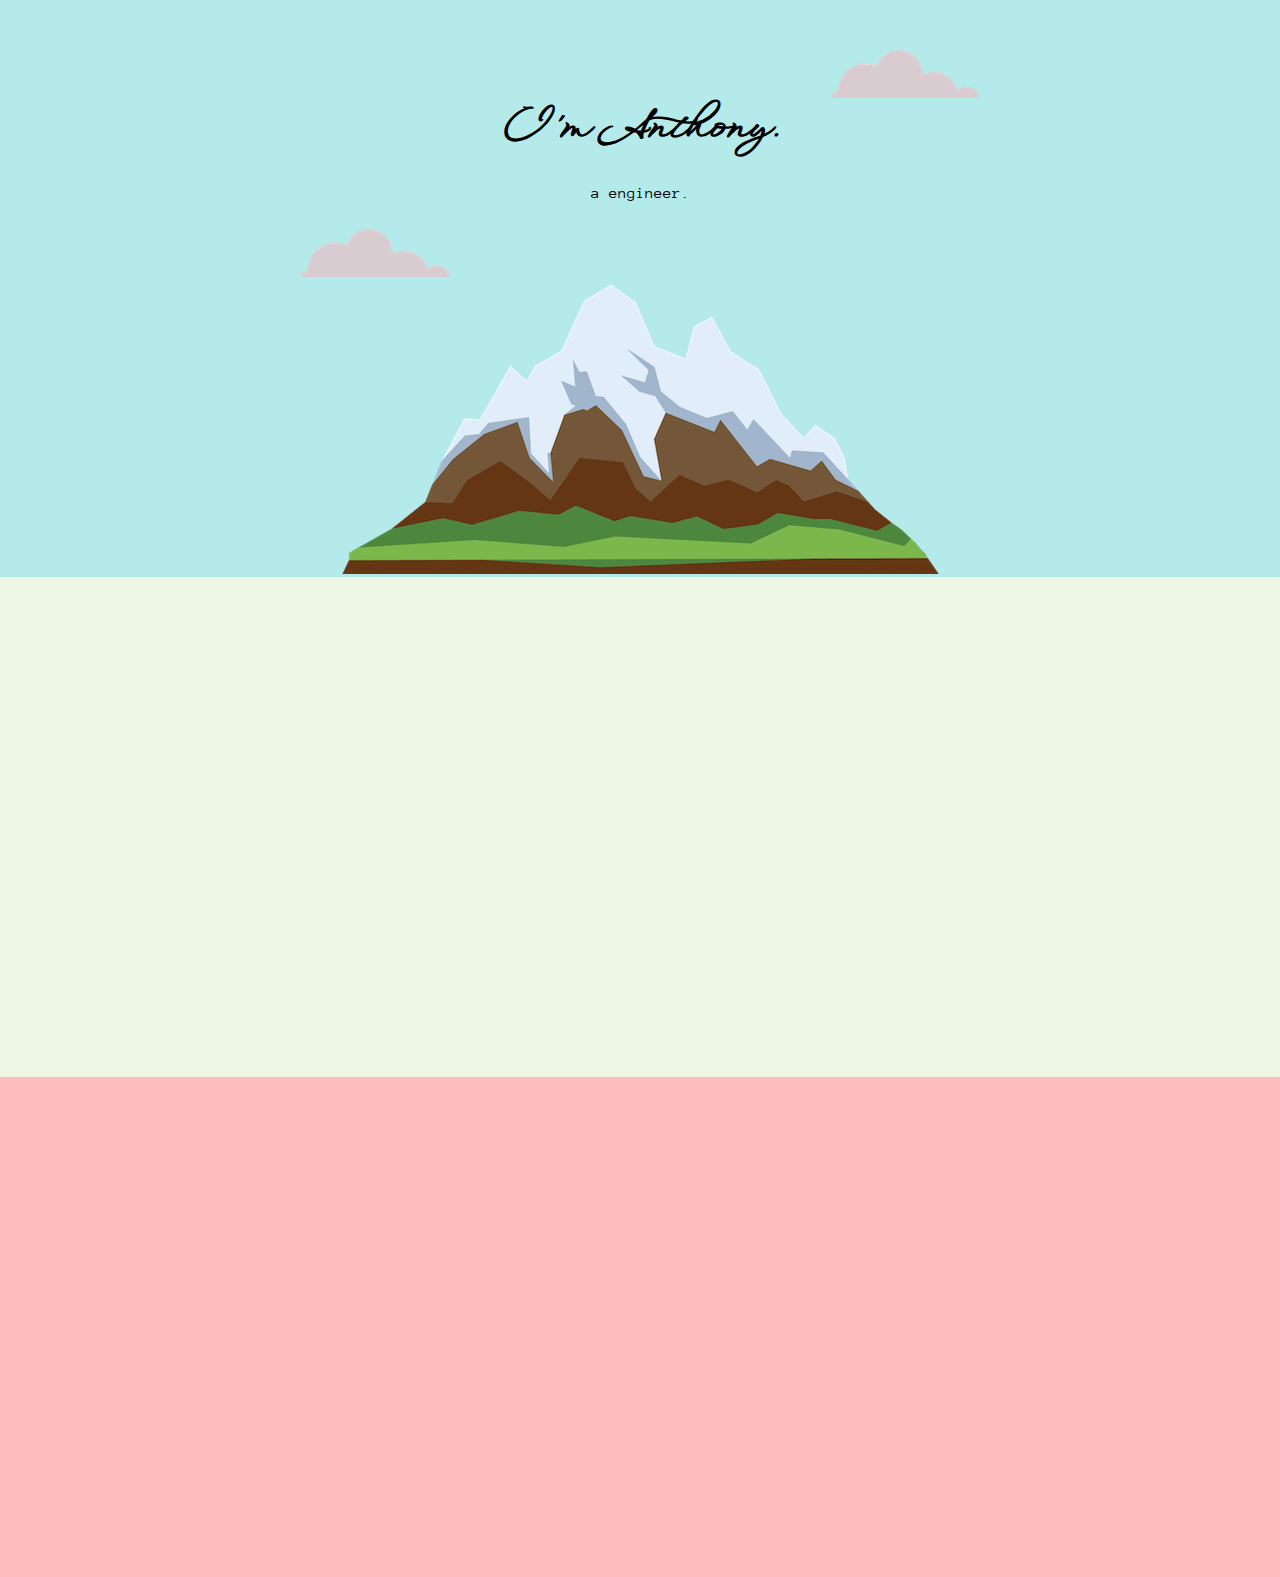
==== index.html @ 68a70076 "latest" ====
<!DOCTYPE html>
<html lang="en">
  <head>
    <meta charset="UTF-8" />
    <meta http-equiv="X-UA-Compatible" content="IE=edge" />
    <meta name="viewport" content="width=device-width, initial-scale=1.0" />
    <link rel="stylesheet" href="css/style.css" />
    <link href="https://fonts.googleapis.com/css2?family=Anonymous+Pro&family=Martel+Sans:wght@200;300&family=WindSong&display=swap" rel="stylesheet">
    <link rel="icon" href="aaaa.png" />
    <title>CSS Website</title>
  </head>
  <body>
    <div class="top-container">
      <img class="top-cloud" src="images/cloud.png" alt="cloud-img">
      <h1>I'm Anthony.</h1>
      <p>a engineer.</p>
      <img class="bottom-cloud" src="images/cloud.png" alt="cloud-img">
      <img src="images/mountain.png" alt="cloud-img">
    </div>

    <div class="middle-container"></div>
    

    <div class="bottom-container"></div>
    
  </body>
</html>
---- css/style.css ----
body {
  margin: 0;
  text-align: center;
  font-family: 'Anonymous Pro', monospace;
}

h1 {
  margin-top: 0;
  font-family: 'WindSong', cursive;
  font-size: 40px;
}

.top-container {
  background-color: #b5eaea;
  position: relative;
  padding-top: 100px;
}

.middle-container {
  background-color:#EDF6E5;
  width: 100%;
  height: 500px;
  
}
.bottom-container {
  background-color:#FFBCBC;
  width: 100%;
  height: 500px;
}

.top-cloud {
  position: absolute;
  right: 300px;
  top: 50px;

}

.bottom-cloud {
  position: absolute;
  left: 300px;
  bottom: 300px;
}
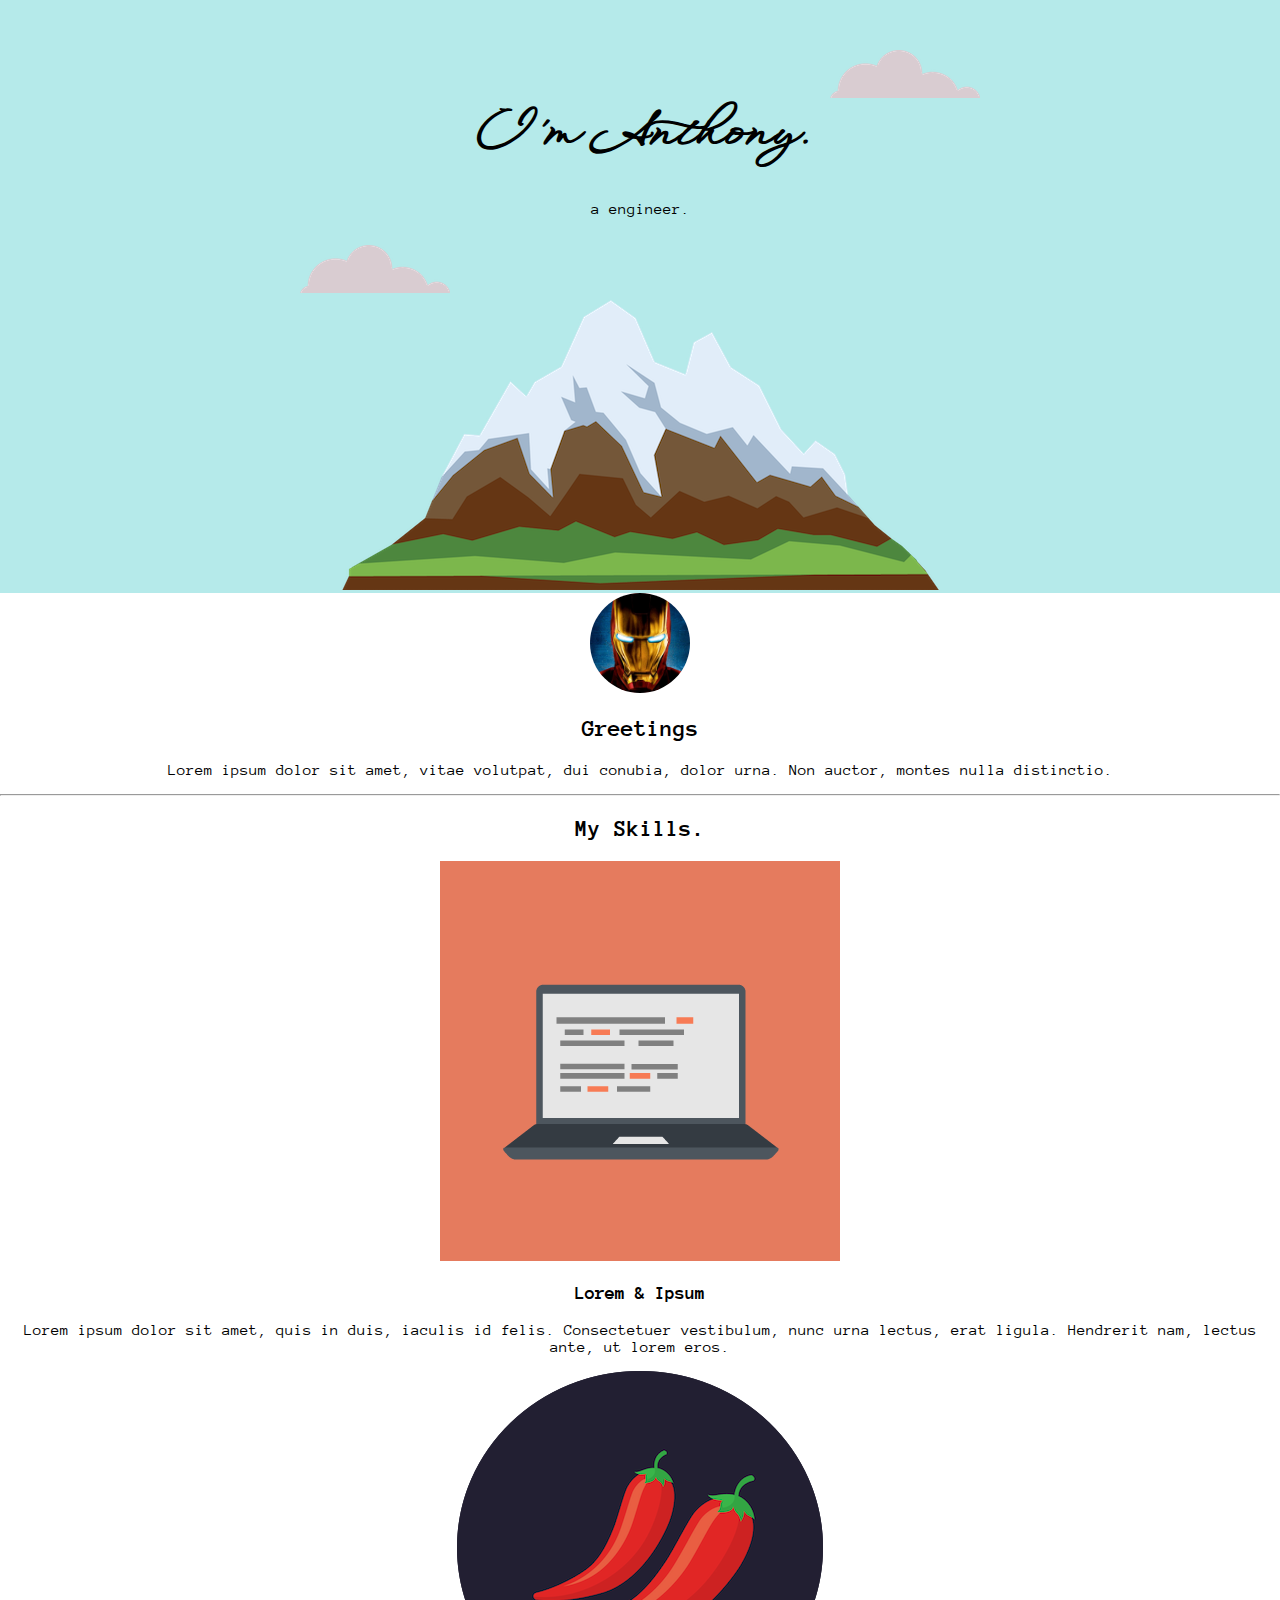
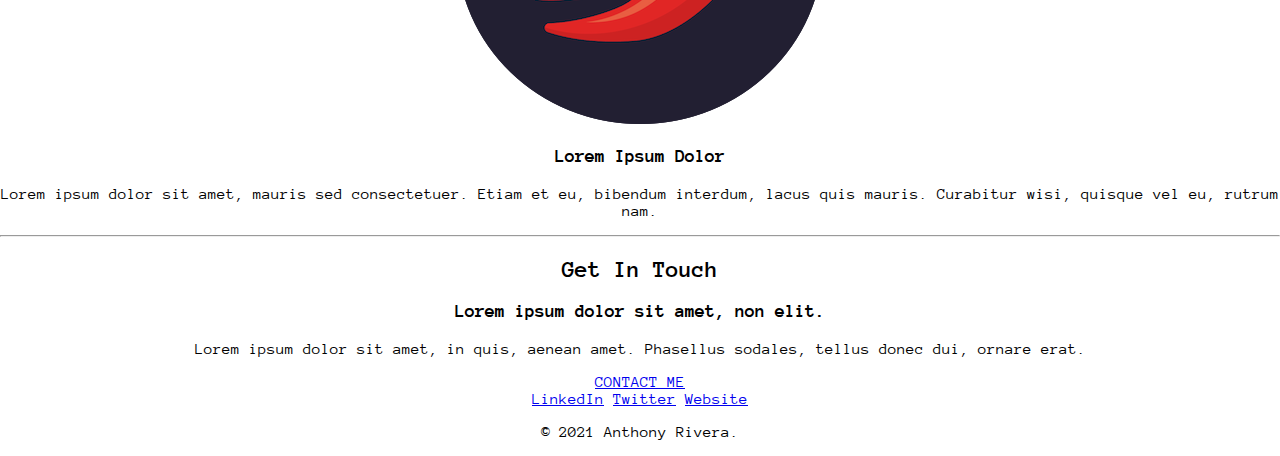
==== commit 1de767c0: "updated version 1.0" ====
--- a/index.html
+++ b/index.html
@@ -10,6 +10,7 @@
     <title>CSS Website</title>
   </head>
   <body>
+
     <div class="top-container">
       <img class="top-cloud" src="images/cloud.png" alt="cloud-img">
       <h1>I'm Anthony.</h1>
@@ -18,10 +19,43 @@
       <img src="images/mountain.png" alt="cloud-img">
     </div>
 
-    <div class="middle-container"></div>
+    <div class="middle-container">
+      <div class="profile">
+        <img class="self-photo" src="images/ironman.jpg" alt="ironman-img">
+        <h2>Greetings</h2>
+        <p>Lorem ipsum dolor sit amet, vitae volutpat, dui conubia, dolor urna. Non auctor, montes nulla distinctio.</p>
+      </div>
+      <hr>
+      <div class="skills">
+        <h2>My Skills.</h2>
+        <div class="skill-row">
+          <img class="" src="images/computer.png" alt="computer-img">
+          <h3>Lorem & Ipsum</h3>
+          <p>Lorem ipsum dolor sit amet, quis in duis, iaculis id felis. Consectetuer vestibulum, nunc urna lectus, erat ligula. Hendrerit nam, lectus ante, ut lorem eros.</p>
+        </div>
+        <div class="skill-row">
+          <img class="" src="images/chillies.png" alt="chillies-img">
+          <h3>Lorem Ipsum Dolor</h3>
+          <p>Lorem ipsum dolor sit amet, mauris sed consectetuer. Etiam et eu, bibendum interdum, lacus quis mauris. Curabitur wisi, quisque vel eu, rutrum nam.</p>
+        </div>
+      </div>
+      <hr>
+      <div class="contact-me">
+        <h2>Get In Touch</h2>
+        <h3>Lorem ipsum dolor sit amet, non elit.</h3>
+        <p>Lorem ipsum dolor sit amet, in quis, aenean amet. Phasellus sodales, tellus donec dui, ornare erat.</p>
+        <a class="btn" href="mailto:anthony@email.com">CONTACT ME</a>
+      </div>
+    </div>
     
-
-    <div class="bottom-container"></div>
+    
+    <div class="bottom-container">
+      <a class="footer-link" href="https://www.linkedin.com/">LinkedIn</a>
+      <a class="footer-link" href="https://twitter.com/">Twitter</a>
+      <a class="footer-link" href="https://www.google.com">Website</a>
+      <p>© 2021 Anthony Rivera.</p>
+    </div>
+    
     
   </body>
 </html>
--- a/css/style.css
+++ b/css/style.css
@@ -4,10 +4,24 @@
   font-family: 'Anonymous Pro', monospace;
 }
 
+.self-photo {
+  border-radius: 50%;
+  width: 100px;
+  height: 100px;
+}
+
 h1 {
   margin-top: 0;
   font-family: 'WindSong', cursive;
-  font-size: 40px;
+  font-size: 3em;
+}
+
+h2 {
+  font-family: 'Anonymous Pro', monospace;
+}
+
+h3 {
+  font-family: 'Anonymous Pro', monospace;
 }
 
 .top-container {
@@ -17,15 +31,11 @@
 }
 
 .middle-container {
-  background-color:#EDF6E5;
-  width: 100%;
-  height: 500px;
+
   
 }
 .bottom-container {
-  background-color:#FFBCBC;
-  width: 100%;
-  height: 500px;
+
 }
 
 .top-cloud {
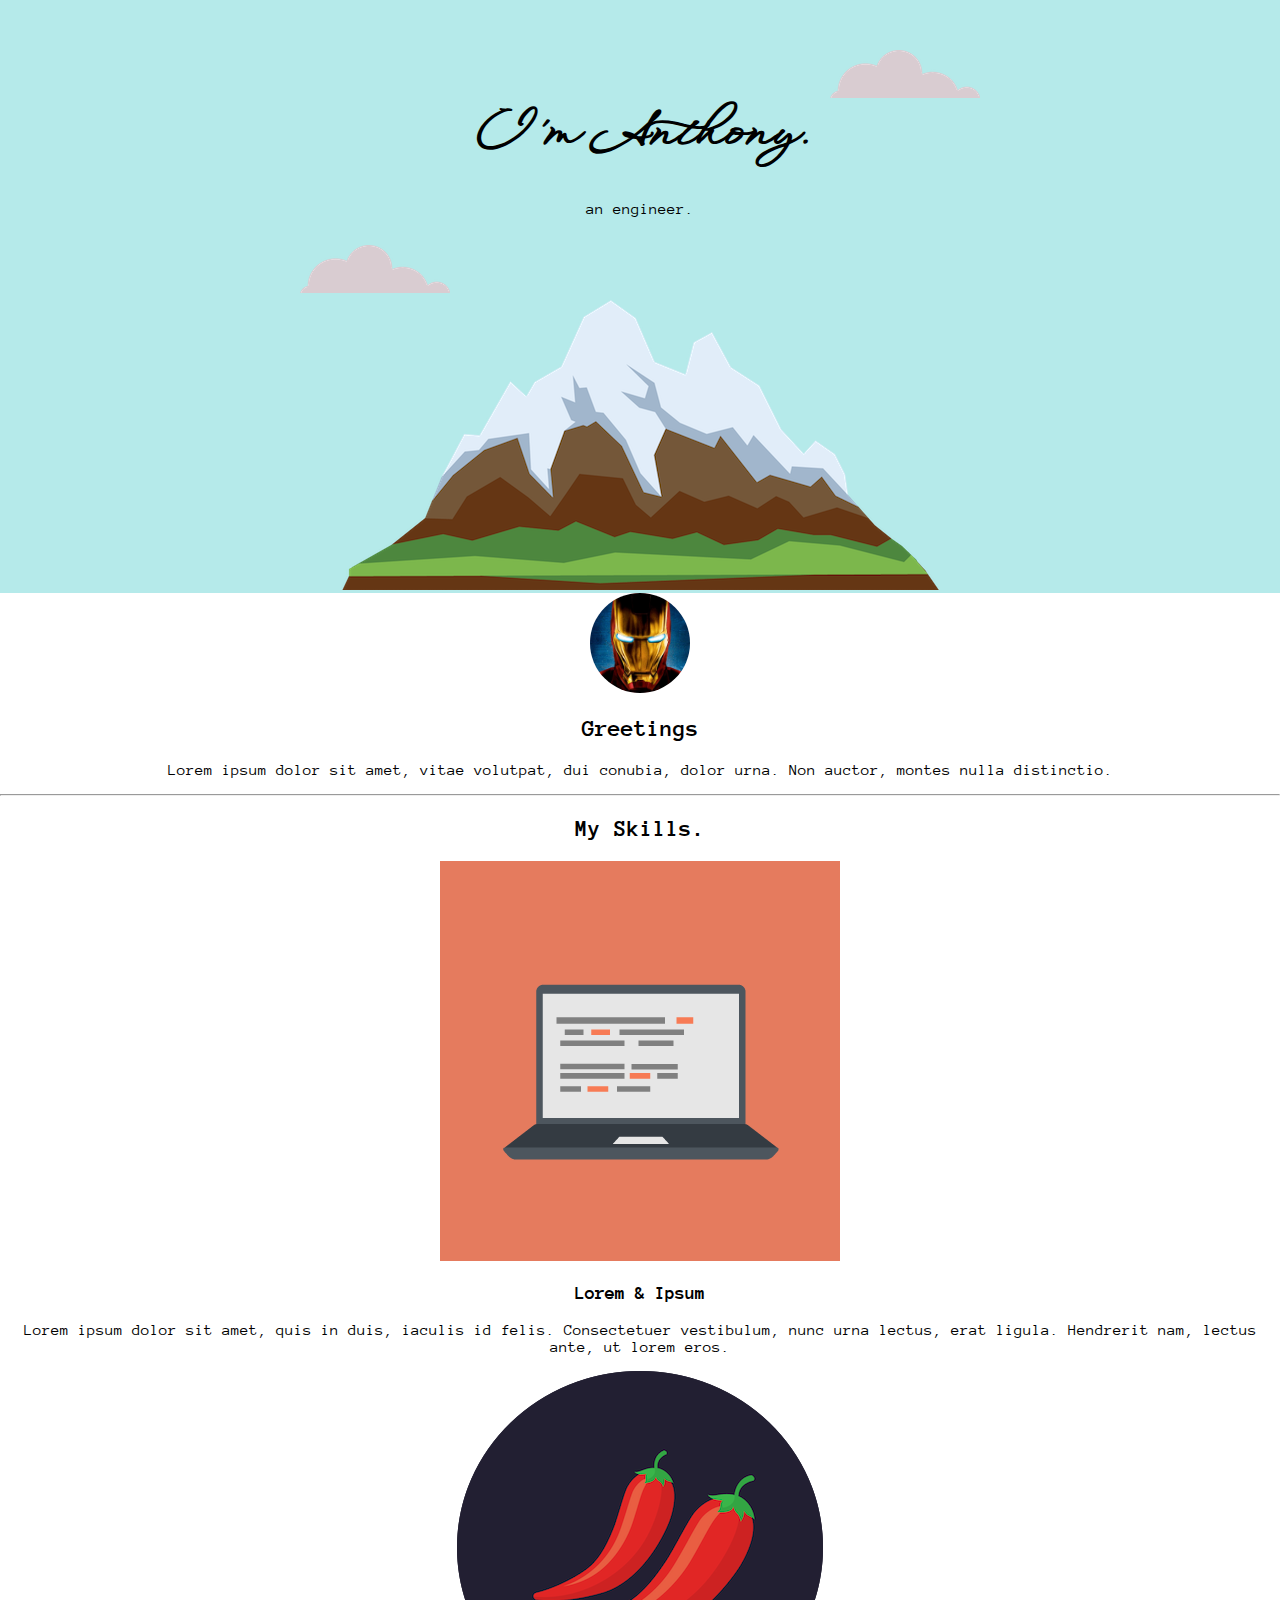
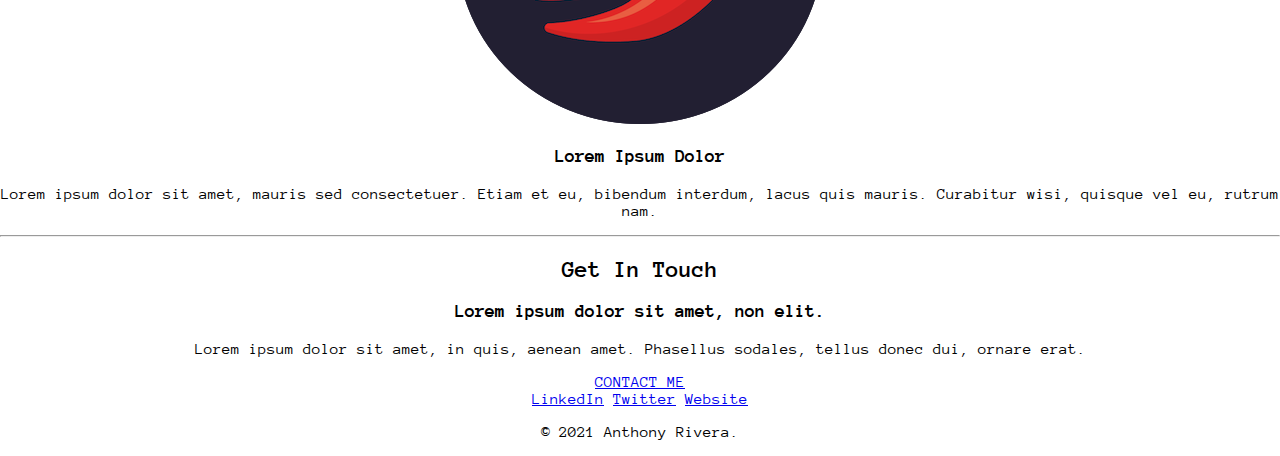
==== commit eb25cf2c: "updated version 1.1" ====
--- a/index.html
+++ b/index.html
@@ -7,14 +7,14 @@
     <link rel="stylesheet" href="css/style.css" />
     <link href="https://fonts.googleapis.com/css2?family=Anonymous+Pro&family=Martel+Sans:wght@200;300&family=WindSong&display=swap" rel="stylesheet">
     <link rel="icon" href="aaaa.png" />
-    <title>CSS Website</title>
+    <title>Anthony's Website</title>
   </head>
   <body>
 
     <div class="top-container">
       <img class="top-cloud" src="images/cloud.png" alt="cloud-img">
       <h1>I'm Anthony.</h1>
-      <p>a engineer.</p>
+      <p>an engineer.</p>
       <img class="bottom-cloud" src="images/cloud.png" alt="cloud-img">
       <img src="images/mountain.png" alt="cloud-img">
     </div>
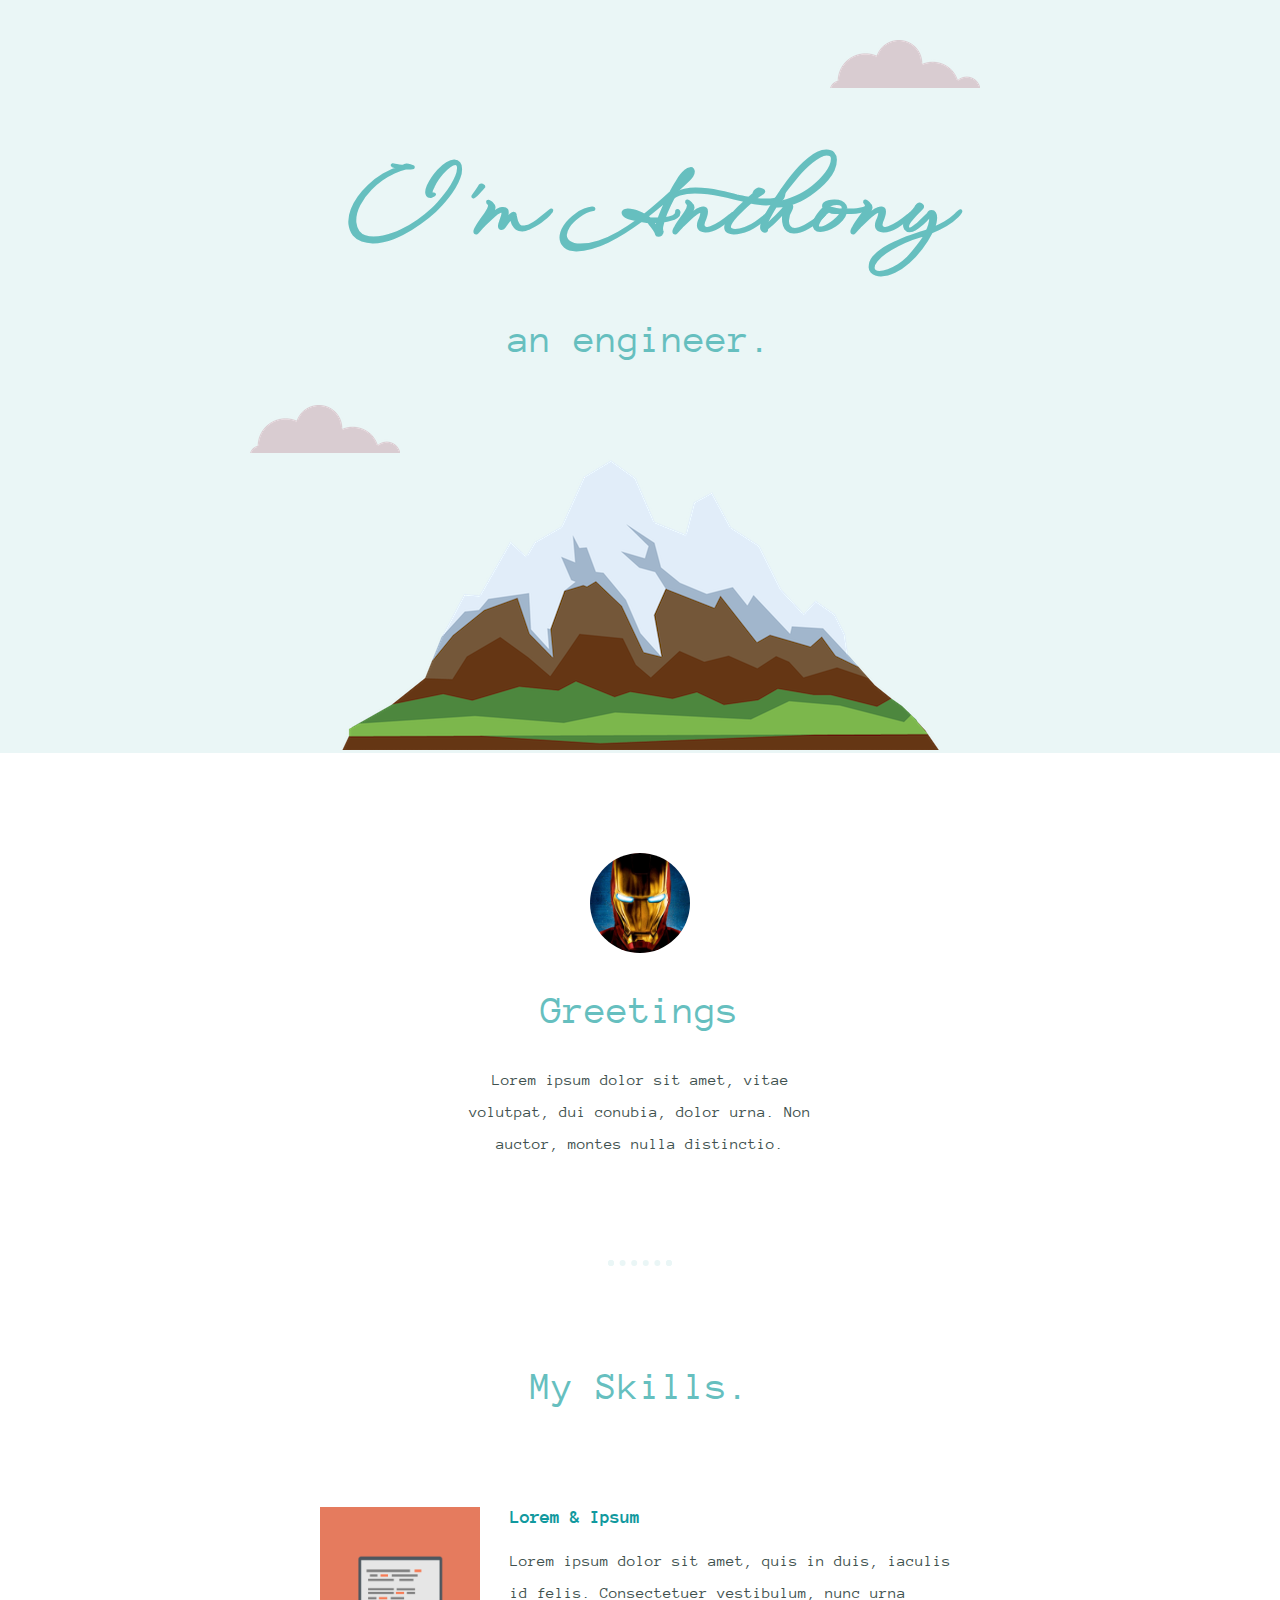
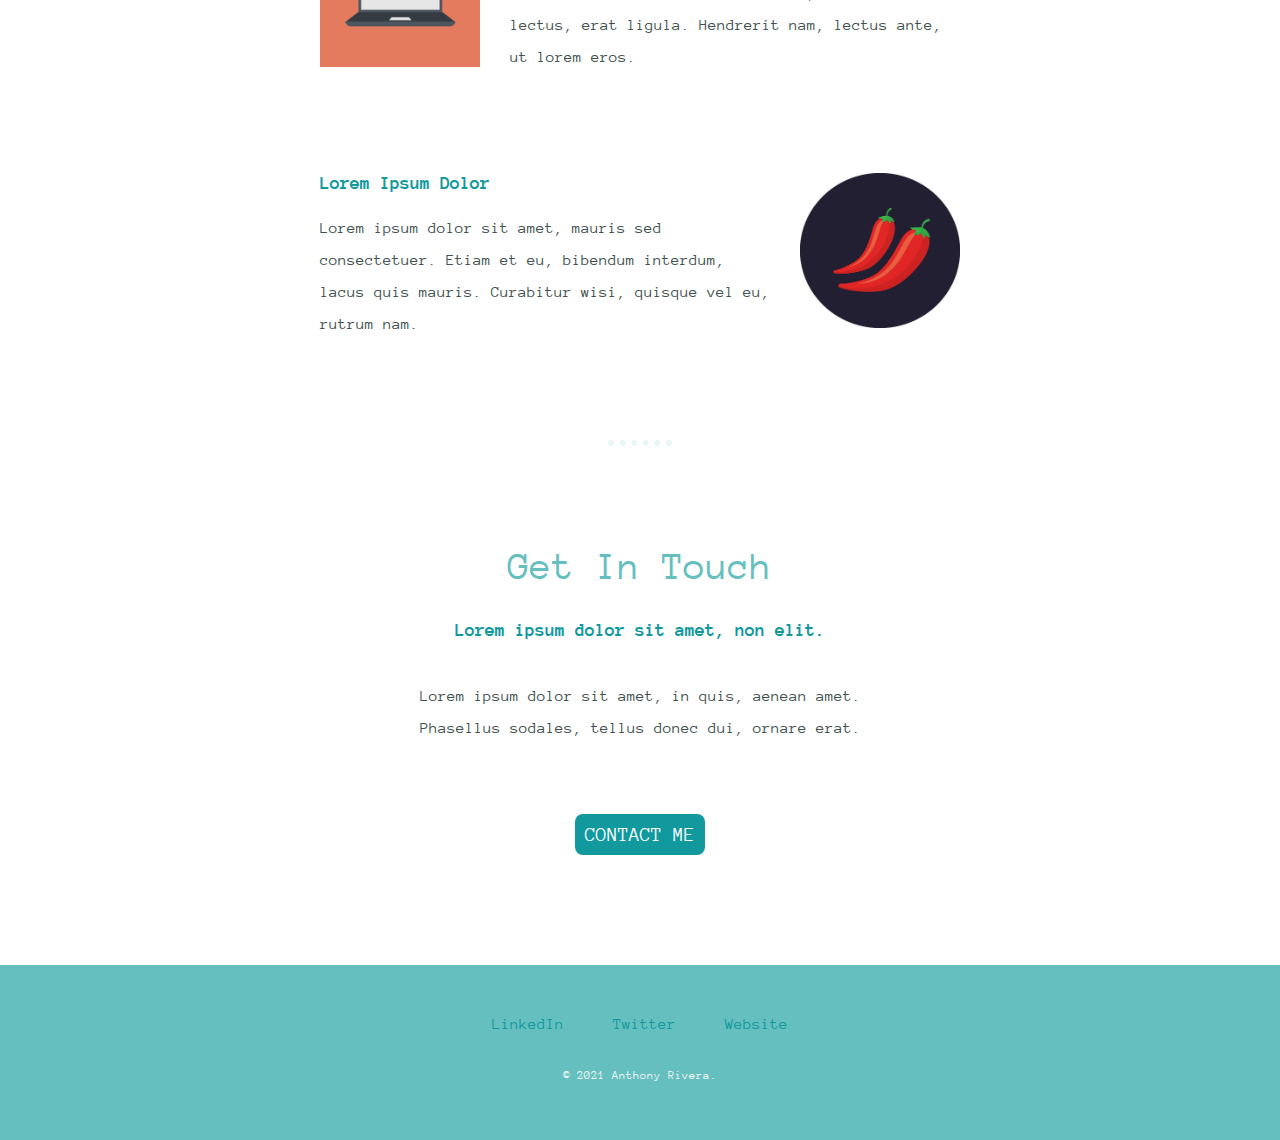
==== commit fe59ac35: "updated 30july" ====
--- a/index.html
+++ b/index.html
@@ -13,8 +13,8 @@
 
     <div class="top-container">
       <img class="top-cloud" src="images/cloud.png" alt="cloud-img">
-      <h1>I'm Anthony.</h1>
-      <p>an engineer.</p>
+      <h1>I'm Anthony</h1>
+      <h2>an engineer.</h2>
       <img class="bottom-cloud" src="images/cloud.png" alt="cloud-img">
       <img src="images/mountain.png" alt="cloud-img">
     </div>
@@ -23,28 +23,28 @@
       <div class="profile">
         <img class="self-photo" src="images/ironman.jpg" alt="ironman-img">
         <h2>Greetings</h2>
-        <p>Lorem ipsum dolor sit amet, vitae volutpat, dui conubia, dolor urna. Non auctor, montes nulla distinctio.</p>
+        <p class="intro">Lorem ipsum dolor sit amet, vitae volutpat, dui conubia, dolor urna. Non auctor, montes nulla distinctio.</p>
       </div>
       <hr>
       <div class="skills">
         <h2>My Skills.</h2>
         <div class="skill-row">
-          <img class="" src="images/computer.png" alt="computer-img">
+          <img class="comp-img" src="images/computer.png" alt="computer-img">
           <h3>Lorem & Ipsum</h3>
-          <p>Lorem ipsum dolor sit amet, quis in duis, iaculis id felis. Consectetuer vestibulum, nunc urna lectus, erat ligula. Hendrerit nam, lectus ante, ut lorem eros.</p>
+          <p class="skill-desc-comp">Lorem ipsum dolor sit amet, quis in duis, iaculis id felis. Consectetuer vestibulum, nunc urna lectus, erat ligula. Hendrerit nam, lectus ante, ut lorem eros.</p>
         </div>
         <div class="skill-row">
-          <img class="" src="images/chillies.png" alt="chillies-img">
+          <img class="chili-img" src="images/chillies.png" alt="chillies-img">
           <h3>Lorem Ipsum Dolor</h3>
-          <p>Lorem ipsum dolor sit amet, mauris sed consectetuer. Etiam et eu, bibendum interdum, lacus quis mauris. Curabitur wisi, quisque vel eu, rutrum nam.</p>
+          <p class="skill-desc-chili">Lorem ipsum dolor sit amet, mauris sed consectetuer. Etiam et eu, bibendum interdum, lacus quis mauris. Curabitur wisi, quisque vel eu, rutrum nam.</p>
         </div>
       </div>
       <hr>
       <div class="contact-me">
         <h2>Get In Touch</h2>
         <h3>Lorem ipsum dolor sit amet, non elit.</h3>
-        <p>Lorem ipsum dolor sit amet, in quis, aenean amet. Phasellus sodales, tellus donec dui, ornare erat.</p>
-        <a class="btn" href="mailto:anthony@email.com">CONTACT ME</a>
+        <p class="contact-msg">Lorem ipsum dolor sit amet, in quis, aenean amet. Phasellus sodales, tellus donec dui, ornare erat.</p>
+        <a class="btn" href="mailto:riveraaa@icloud.com">CONTACT ME</a>
       </div>
     </div>
     
@@ -53,7 +53,7 @@
       <a class="footer-link" href="https://www.linkedin.com/">LinkedIn</a>
       <a class="footer-link" href="https://twitter.com/">Twitter</a>
       <a class="footer-link" href="https://www.google.com">Website</a>
-      <p>© 2021 Anthony Rivera.</p>
+      <p class="copyright">© 2021 Anthony Rivera.</p>
     </div>
     
     
--- a/css/style.css
+++ b/css/style.css
@@ -1,4 +1,5 @@
 body {
+  color: #40514E;
   margin: 0;
   text-align: center;
   font-family: 'Anonymous Pro', monospace;
@@ -10,43 +11,138 @@
   height: 100px;
 }
 
+.comp-img {
+  width: 25%;
+  float: left;
+  margin-right: 30px;
+}
+
+.chili-img {
+  width: 25%;
+  float: right;
+  margin-left: 30px;
+}
+
+p {
+  line-height: 2;
+}
+
+a {
+  color: #11999e;
+  font-family: 'Anonymous Pro', monospace;
+  margin: 10px 20px;
+  text-decoration: none;
+}
+
+a:hover {
+  color: #EAF6F6;
+}
+
 h1 {
-  margin-top: 0;
+  color: #66BFBF;
+  font-size: 5.625rem;
+  margin: 50px auto 0 auto;
   font-family: 'WindSong', cursive;
-  font-size: 3em;
+  padding-bottom: 10px;
 }
 
 h2 {
+  color: #66BFBF;
+  font-size: 2.5rem;
+  font-weight: normal;
   font-family: 'Anonymous Pro', monospace;
 }
 
 h3 {
+  color: #11999e;
   font-family: 'Anonymous Pro', monospace;
+  
+}
+
+hr {
+  border: dotted #EAF6F6 6px;
+  border-bottom: none;
+  width: 4%;
+  margin: 100px auto;
+}
+
+.top-cloud {
+  position: absolute;
+  right: 300px;
+  top: 40px;
+
+}
+
+.bottom-cloud {
+  position: absolute;
+  left: 250px;
+  bottom: 300px;
 }
 
 .top-container {
-  background-color: #b5eaea;
+  background-color: #EAF6F6;
   position: relative;
   padding-top: 100px;
 }
 
 .middle-container {
+  margin: 100px 0;
+}
 
+.bottom-container {
+  background-color: #66BFBF;
+  padding: 50px 0 20px;
+}
+
+.intro {
+  width: 30%;
+  margin: auto;
   
 }
-.bottom-container {
 
+.skill-row {
+  width: 50%;
+  margin: 100px auto 100px auto;
+  text-align: left;
+  
 }
 
-.top-cloud {
-  position: absolute;
-  right: 300px;
-  top: 50px;
-
+.contact-msg {
+  width: 40%;
+  margin: 40px auto 60px;
 }
 
-.bottom-cloud {
-  position: absolute;
-  left: 300px;
-  bottom: 300px;
+.copyright {
+  color: #EAF6F6;
+  font-size: 0.75rem;
+  padding: 20px 0;
 }
+
+.btn {
+  -webkit-border-radius: 8px;
+  -moz-border-radius: 8px;
+  border-radius: 8px;
+  color: #FFFFFF;
+  font-family: 'Anonymous Pro', monospace;
+  font-size: 20px;
+  padding: 10px;
+  background-color: #11999e;
+  text-decoration: none;
+  display: inline-block;
+  cursor: pointer;
+  text-align: center;
+}
+
+.btn:hover {
+  
+  background: #30A3CB;
+  background-image: -webkit-linear-gradient(top, #30A3CB, #2BC4AD);
+  background-image: -moz-linear-gradient(top, #30A3CB, #2BC4AD);
+  background-image: -ms-linear-gradient(top, #30A3CB, #2BC4AD);
+  background-image: -o-linear-gradient(top, #30A3CB, #2BC4AD);
+  background-image: -webkit-gradient(to bottom, #30A3CB, #2BC4AD);
+  -webkit-border-radius: 8px;
+  -moz-border-radius: 8px;
+  border-radius: 8px;
+  text-decoration: none;
+}
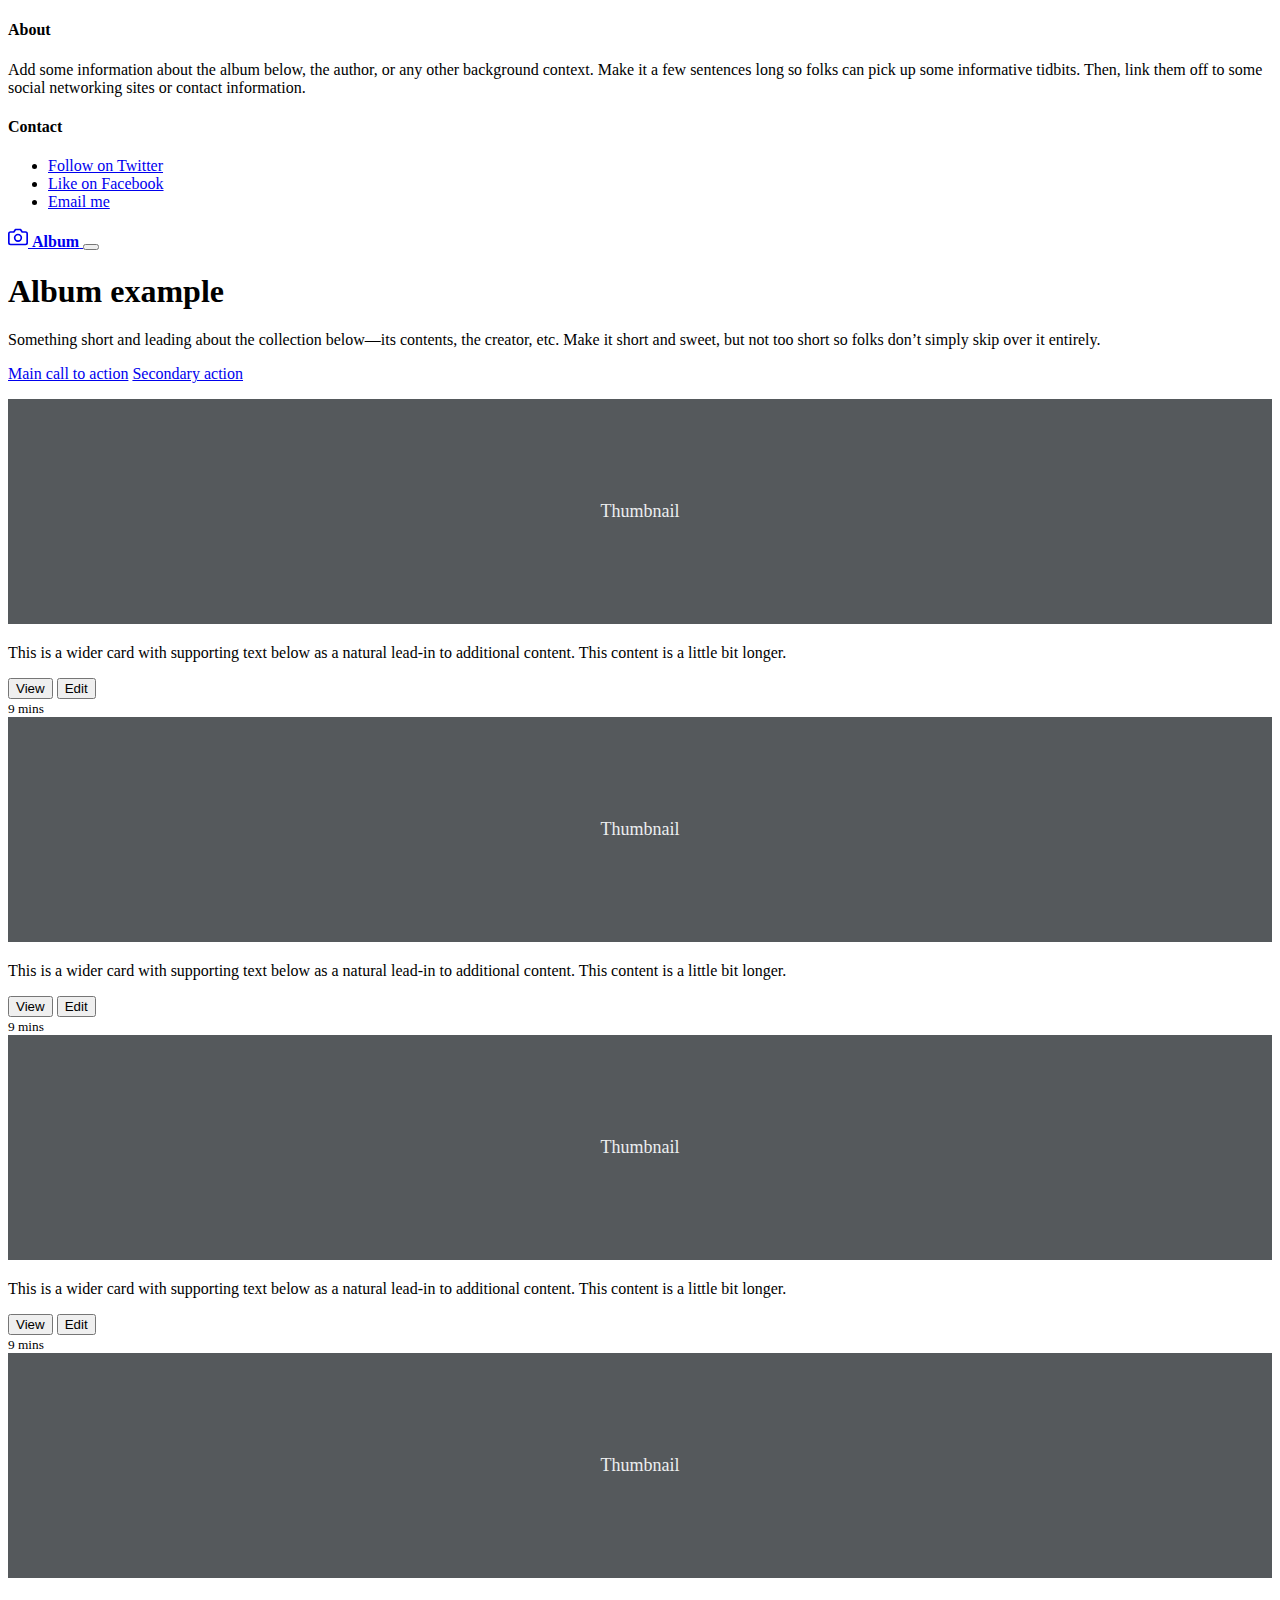
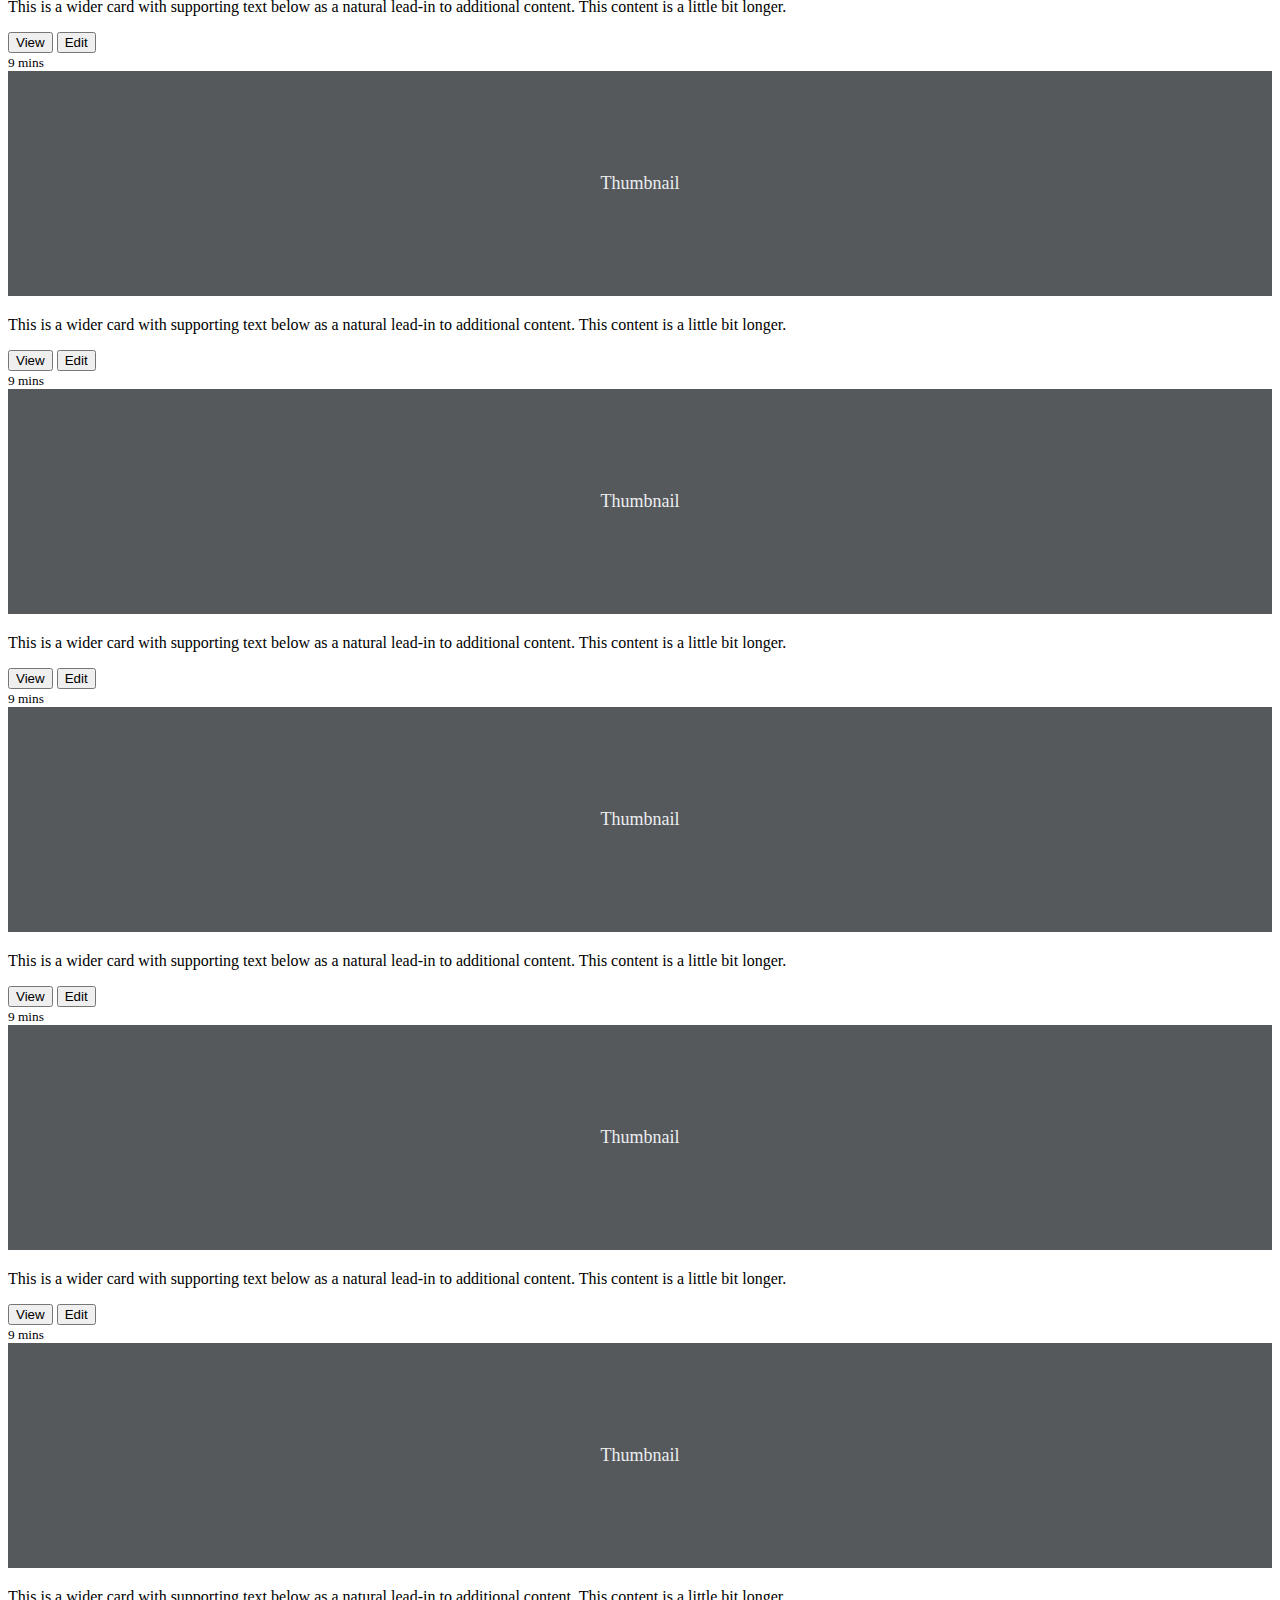
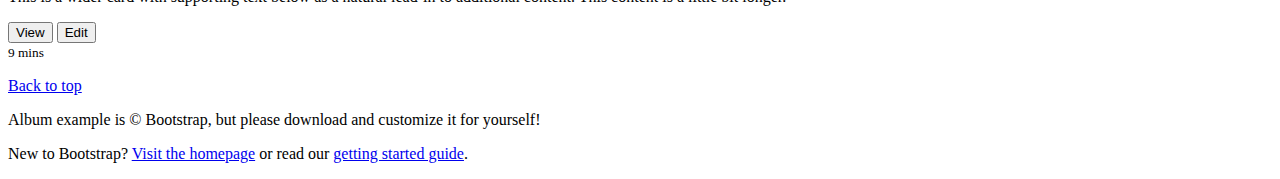
==== commit 1fcf0f3c: "updated version" ====
--- a/index.html
+++ b/index.html
@@ -1,61 +1,256 @@
-<!DOCTYPE html>
-<html lang="en">
-  <head>
-    <meta charset="UTF-8" />
-    <meta http-equiv="X-UA-Compatible" content="IE=edge" />
-    <meta name="viewport" content="width=device-width, initial-scale=1.0" />
-    <link rel="stylesheet" href="css/style.css" />
-    <link href="https://fonts.googleapis.com/css2?family=Anonymous+Pro&family=Martel+Sans:wght@200;300&family=WindSong&display=swap" rel="stylesheet">
-    <link rel="icon" href="aaaa.png" />
-    <title>Anthony's Website</title>
-  </head>
-  <body>
-
-    <div class="top-container">
-      <img class="top-cloud" src="images/cloud.png" alt="cloud-img">
-      <h1>I'm Anthony</h1>
-      <h2>an engineer.</h2>
-      <img class="bottom-cloud" src="images/cloud.png" alt="cloud-img">
-      <img src="images/mountain.png" alt="cloud-img">
-    </div>
-
-    <div class="middle-container">
-      <div class="profile">
-        <img class="self-photo" src="images/ironman.jpg" alt="ironman-img">
-        <h2>Greetings</h2>
-        <p class="intro">Lorem ipsum dolor sit amet, vitae volutpat, dui conubia, dolor urna. Non auctor, montes nulla distinctio.</p>
-      </div>
-      <hr>
-      <div class="skills">
-        <h2>My Skills.</h2>
-        <div class="skill-row">
-          <img class="comp-img" src="images/computer.png" alt="computer-img">
-          <h3>Lorem & Ipsum</h3>
-          <p class="skill-desc-comp">Lorem ipsum dolor sit amet, quis in duis, iaculis id felis. Consectetuer vestibulum, nunc urna lectus, erat ligula. Hendrerit nam, lectus ante, ut lorem eros.</p>
-        </div>
-        <div class="skill-row">
-          <img class="chili-img" src="images/chillies.png" alt="chillies-img">
-          <h3>Lorem Ipsum Dolor</h3>
-          <p class="skill-desc-chili">Lorem ipsum dolor sit amet, mauris sed consectetuer. Etiam et eu, bibendum interdum, lacus quis mauris. Curabitur wisi, quisque vel eu, rutrum nam.</p>
-        </div>
-      </div>
-      <hr>
-      <div class="contact-me">
-        <h2>Get In Touch</h2>
-        <h3>Lorem ipsum dolor sit amet, non elit.</h3>
-        <p class="contact-msg">Lorem ipsum dolor sit amet, in quis, aenean amet. Phasellus sodales, tellus donec dui, ornare erat.</p>
-        <a class="btn" href="mailto:riveraaa@icloud.com">CONTACT ME</a>
-      </div>
-    </div>
-    
-    
-    <div class="bottom-container">
-      <a class="footer-link" href="https://www.linkedin.com/">LinkedIn</a>
-      <a class="footer-link" href="https://twitter.com/">Twitter</a>
-      <a class="footer-link" href="https://www.google.com">Website</a>
-      <p class="copyright">© 2021 Anthony Rivera.</p>
-    </div>
-    
-    
-  </body>
-</html>
+<!doctype html>
+<html lang="en">
+  <head>
+    <meta charset="utf-8">
+    <meta name="viewport" content="width=device-width, initial-scale=1">
+    <meta name="description" content="">
+    <meta name="author" content="Mark Otto, Jacob Thornton, and Bootstrap contributors">
+    <meta name="generator" content="Hugo 0.84.0">
+    <title>Album example · Bootstrap v5.0</title>
+
+    <link rel="canonical" href="https://getbootstrap.com/docs/5.0/examples/album/">
+
+    
+
+    <!-- Bootstrap core CSS -->
+<link href="../assets/dist/css/bootstrap.min.css" rel="stylesheet">
+
+    <style>
+      .bd-placeholder-img {
+        font-size: 1.125rem;
+        text-anchor: middle;
+        -webkit-user-select: none;
+        -moz-user-select: none;
+        user-select: none;
+      }
+
+      @media (min-width: 768px) {
+        .bd-placeholder-img-lg {
+          font-size: 3.5rem;
+        }
+      }
+    </style>
+
+    
+  </head>
+  <body>
+    
+<header>
+  <div class="collapse bg-dark" id="navbarHeader">
+    <div class="container">
+      <div class="row">
+        <div class="col-sm-8 col-md-7 py-4">
+          <h4 class="text-white">About</h4>
+          <p class="text-muted">Add some information about the album below, the author, or any other background context. Make it a few sentences long so folks can pick up some informative tidbits. Then, link them off to some social networking sites or contact information.</p>
+        </div>
+        <div class="col-sm-4 offset-md-1 py-4">
+          <h4 class="text-white">Contact</h4>
+          <ul class="list-unstyled">
+            <li><a href="#" class="text-white">Follow on Twitter</a></li>
+            <li><a href="#" class="text-white">Like on Facebook</a></li>
+            <li><a href="#" class="text-white">Email me</a></li>
+          </ul>
+        </div>
+      </div>
+    </div>
+  </div>
+  <div class="navbar navbar-dark bg-dark shadow-sm">
+    <div class="container">
+      <a href="#" class="navbar-brand d-flex align-items-center">
+        <svg xmlns="http://www.w3.org/2000/svg" width="20" height="20" fill="none" stroke="currentColor" stroke-linecap="round" stroke-linejoin="round" stroke-width="2" aria-hidden="true" class="me-2" viewBox="0 0 24 24"><path d="M23 19a2 2 0 0 1-2 2H3a2 2 0 0 1-2-2V8a2 2 0 0 1 2-2h4l2-3h6l2 3h4a2 2 0 0 1 2 2z"/><circle cx="12" cy="13" r="4"/></svg>
+        <strong>Album</strong>
+      </a>
+      <button class="navbar-toggler" type="button" data-bs-toggle="collapse" data-bs-target="#navbarHeader" aria-controls="navbarHeader" aria-expanded="false" aria-label="Toggle navigation">
+        <span class="navbar-toggler-icon"></span>
+      </button>
+    </div>
+  </div>
+</header>
+
+<main>
+
+  <section class="py-5 text-center container">
+    <div class="row py-lg-5">
+      <div class="col-lg-6 col-md-8 mx-auto">
+        <h1 class="fw-light">Album example</h1>
+        <p class="lead text-muted">Something short and leading about the collection below—its contents, the creator, etc. Make it short and sweet, but not too short so folks don’t simply skip over it entirely.</p>
+        <p>
+          <a href="#" class="btn btn-primary my-2">Main call to action</a>
+          <a href="#" class="btn btn-secondary my-2">Secondary action</a>
+        </p>
+      </div>
+    </div>
+  </section>
+
+  <div class="album py-5 bg-light">
+    <div class="container">
+
+      <div class="row row-cols-1 row-cols-sm-2 row-cols-md-3 g-3">
+        <div class="col">
+          <div class="card shadow-sm">
+            <svg class="bd-placeholder-img card-img-top" width="100%" height="225" xmlns="http://www.w3.org/2000/svg" role="img" aria-label="Placeholder: Thumbnail" preserveAspectRatio="xMidYMid slice" focusable="false"><title>Placeholder</title><rect width="100%" height="100%" fill="#55595c"/><text x="50%" y="50%" fill="#eceeef" dy=".3em">Thumbnail</text></svg>
+
+            <div class="card-body">
+              <p class="card-text">This is a wider card with supporting text below as a natural lead-in to additional content. This content is a little bit longer.</p>
+              <div class="d-flex justify-content-between align-items-center">
+                <div class="btn-group">
+                  <button type="button" class="btn btn-sm btn-outline-secondary">View</button>
+                  <button type="button" class="btn btn-sm btn-outline-secondary">Edit</button>
+                </div>
+                <small class="text-muted">9 mins</small>
+              </div>
+            </div>
+          </div>
+        </div>
+        <div class="col">
+          <div class="card shadow-sm">
+            <svg class="bd-placeholder-img card-img-top" width="100%" height="225" xmlns="http://www.w3.org/2000/svg" role="img" aria-label="Placeholder: Thumbnail" preserveAspectRatio="xMidYMid slice" focusable="false"><title>Placeholder</title><rect width="100%" height="100%" fill="#55595c"/><text x="50%" y="50%" fill="#eceeef" dy=".3em">Thumbnail</text></svg>
+
+            <div class="card-body">
+              <p class="card-text">This is a wider card with supporting text below as a natural lead-in to additional content. This content is a little bit longer.</p>
+              <div class="d-flex justify-content-between align-items-center">
+                <div class="btn-group">
+                  <button type="button" class="btn btn-sm btn-outline-secondary">View</button>
+                  <button type="button" class="btn btn-sm btn-outline-secondary">Edit</button>
+                </div>
+                <small class="text-muted">9 mins</small>
+              </div>
+            </div>
+          </div>
+        </div>
+        <div class="col">
+          <div class="card shadow-sm">
+            <svg class="bd-placeholder-img card-img-top" width="100%" height="225" xmlns="http://www.w3.org/2000/svg" role="img" aria-label="Placeholder: Thumbnail" preserveAspectRatio="xMidYMid slice" focusable="false"><title>Placeholder</title><rect width="100%" height="100%" fill="#55595c"/><text x="50%" y="50%" fill="#eceeef" dy=".3em">Thumbnail</text></svg>
+
+            <div class="card-body">
+              <p class="card-text">This is a wider card with supporting text below as a natural lead-in to additional content. This content is a little bit longer.</p>
+              <div class="d-flex justify-content-between align-items-center">
+                <div class="btn-group">
+                  <button type="button" class="btn btn-sm btn-outline-secondary">View</button>
+                  <button type="button" class="btn btn-sm btn-outline-secondary">Edit</button>
+                </div>
+                <small class="text-muted">9 mins</small>
+              </div>
+            </div>
+          </div>
+        </div>
+
+        <div class="col">
+          <div class="card shadow-sm">
+            <svg class="bd-placeholder-img card-img-top" width="100%" height="225" xmlns="http://www.w3.org/2000/svg" role="img" aria-label="Placeholder: Thumbnail" preserveAspectRatio="xMidYMid slice" focusable="false"><title>Placeholder</title><rect width="100%" height="100%" fill="#55595c"/><text x="50%" y="50%" fill="#eceeef" dy=".3em">Thumbnail</text></svg>
+
+            <div class="card-body">
+              <p class="card-text">This is a wider card with supporting text below as a natural lead-in to additional content. This content is a little bit longer.</p>
+              <div class="d-flex justify-content-between align-items-center">
+                <div class="btn-group">
+                  <button type="button" class="btn btn-sm btn-outline-secondary">View</button>
+                  <button type="button" class="btn btn-sm btn-outline-secondary">Edit</button>
+                </div>
+                <small class="text-muted">9 mins</small>
+              </div>
+            </div>
+          </div>
+        </div>
+        <div class="col">
+          <div class="card shadow-sm">
+            <svg class="bd-placeholder-img card-img-top" width="100%" height="225" xmlns="http://www.w3.org/2000/svg" role="img" aria-label="Placeholder: Thumbnail" preserveAspectRatio="xMidYMid slice" focusable="false"><title>Placeholder</title><rect width="100%" height="100%" fill="#55595c"/><text x="50%" y="50%" fill="#eceeef" dy=".3em">Thumbnail</text></svg>
+
+            <div class="card-body">
+              <p class="card-text">This is a wider card with supporting text below as a natural lead-in to additional content. This content is a little bit longer.</p>
+              <div class="d-flex justify-content-between align-items-center">
+                <div class="btn-group">
+                  <button type="button" class="btn btn-sm btn-outline-secondary">View</button>
+                  <button type="button" class="btn btn-sm btn-outline-secondary">Edit</button>
+                </div>
+                <small class="text-muted">9 mins</small>
+              </div>
+            </div>
+          </div>
+        </div>
+        <div class="col">
+          <div class="card shadow-sm">
+            <svg class="bd-placeholder-img card-img-top" width="100%" height="225" xmlns="http://www.w3.org/2000/svg" role="img" aria-label="Placeholder: Thumbnail" preserveAspectRatio="xMidYMid slice" focusable="false"><title>Placeholder</title><rect width="100%" height="100%" fill="#55595c"/><text x="50%" y="50%" fill="#eceeef" dy=".3em">Thumbnail</text></svg>
+
+            <div class="card-body">
+              <p class="card-text">This is a wider card with supporting text below as a natural lead-in to additional content. This content is a little bit longer.</p>
+              <div class="d-flex justify-content-between align-items-center">
+                <div class="btn-group">
+                  <button type="button" class="btn btn-sm btn-outline-secondary">View</button>
+                  <button type="button" class="btn btn-sm btn-outline-secondary">Edit</button>
+                </div>
+                <small class="text-muted">9 mins</small>
+              </div>
+            </div>
+          </div>
+        </div>
+
+        <div class="col">
+          <div class="card shadow-sm">
+            <svg class="bd-placeholder-img card-img-top" width="100%" height="225" xmlns="http://www.w3.org/2000/svg" role="img" aria-label="Placeholder: Thumbnail" preserveAspectRatio="xMidYMid slice" focusable="false"><title>Placeholder</title><rect width="100%" height="100%" fill="#55595c"/><text x="50%" y="50%" fill="#eceeef" dy=".3em">Thumbnail</text></svg>
+
+            <div class="card-body">
+              <p class="card-text">This is a wider card with supporting text below as a natural lead-in to additional content. This content is a little bit longer.</p>
+              <div class="d-flex justify-content-between align-items-center">
+                <div class="btn-group">
+                  <button type="button" class="btn btn-sm btn-outline-secondary">View</button>
+                  <button type="button" class="btn btn-sm btn-outline-secondary">Edit</button>
+                </div>
+                <small class="text-muted">9 mins</small>
+              </div>
+            </div>
+          </div>
+        </div>
+        <div class="col">
+          <div class="card shadow-sm">
+            <svg class="bd-placeholder-img card-img-top" width="100%" height="225" xmlns="http://www.w3.org/2000/svg" role="img" aria-label="Placeholder: Thumbnail" preserveAspectRatio="xMidYMid slice" focusable="false"><title>Placeholder</title><rect width="100%" height="100%" fill="#55595c"/><text x="50%" y="50%" fill="#eceeef" dy=".3em">Thumbnail</text></svg>
+
+            <div class="card-body">
+              <p class="card-text">This is a wider card with supporting text below as a natural lead-in to additional content. This content is a little bit longer.</p>
+              <div class="d-flex justify-content-between align-items-center">
+                <div class="btn-group">
+                  <button type="button" class="btn btn-sm btn-outline-secondary">View</button>
+                  <button type="button" class="btn btn-sm btn-outline-secondary">Edit</button>
+                </div>
+                <small class="text-muted">9 mins</small>
+              </div>
+            </div>
+          </div>
+        </div>
+        <div class="col">
+          <div class="card shadow-sm">
+            <svg class="bd-placeholder-img card-img-top" width="100%" height="225" xmlns="http://www.w3.org/2000/svg" role="img" aria-label="Placeholder: Thumbnail" preserveAspectRatio="xMidYMid slice" focusable="false"><title>Placeholder</title><rect width="100%" height="100%" fill="#55595c"/><text x="50%" y="50%" fill="#eceeef" dy=".3em">Thumbnail</text></svg>
+
+            <div class="card-body">
+              <p class="card-text">This is a wider card with supporting text below as a natural lead-in to additional content. This content is a little bit longer.</p>
+              <div class="d-flex justify-content-between align-items-center">
+                <div class="btn-group">
+                  <button type="button" class="btn btn-sm btn-outline-secondary">View</button>
+                  <button type="button" class="btn btn-sm btn-outline-secondary">Edit</button>
+                </div>
+                <small class="text-muted">9 mins</small>
+              </div>
+            </div>
+          </div>
+        </div>
+      </div>
+    </div>
+  </div>
+
+</main>
+
+<footer class="text-muted py-5">
+  <div class="container">
+    <p class="float-end mb-1">
+      <a href="#">Back to top</a>
+    </p>
+    <p class="mb-1">Album example is &copy; Bootstrap, but please download and customize it for yourself!</p>
+    <p class="mb-0">New to Bootstrap? <a href="/">Visit the homepage</a> or read our <a href="../getting-started/introduction/">getting started guide</a>.</p>
+  </div>
+</footer>
+
+
+    <script src="../assets/dist/js/bootstrap.bundle.min.js"></script>
+
+      
+  </body>
+</html>
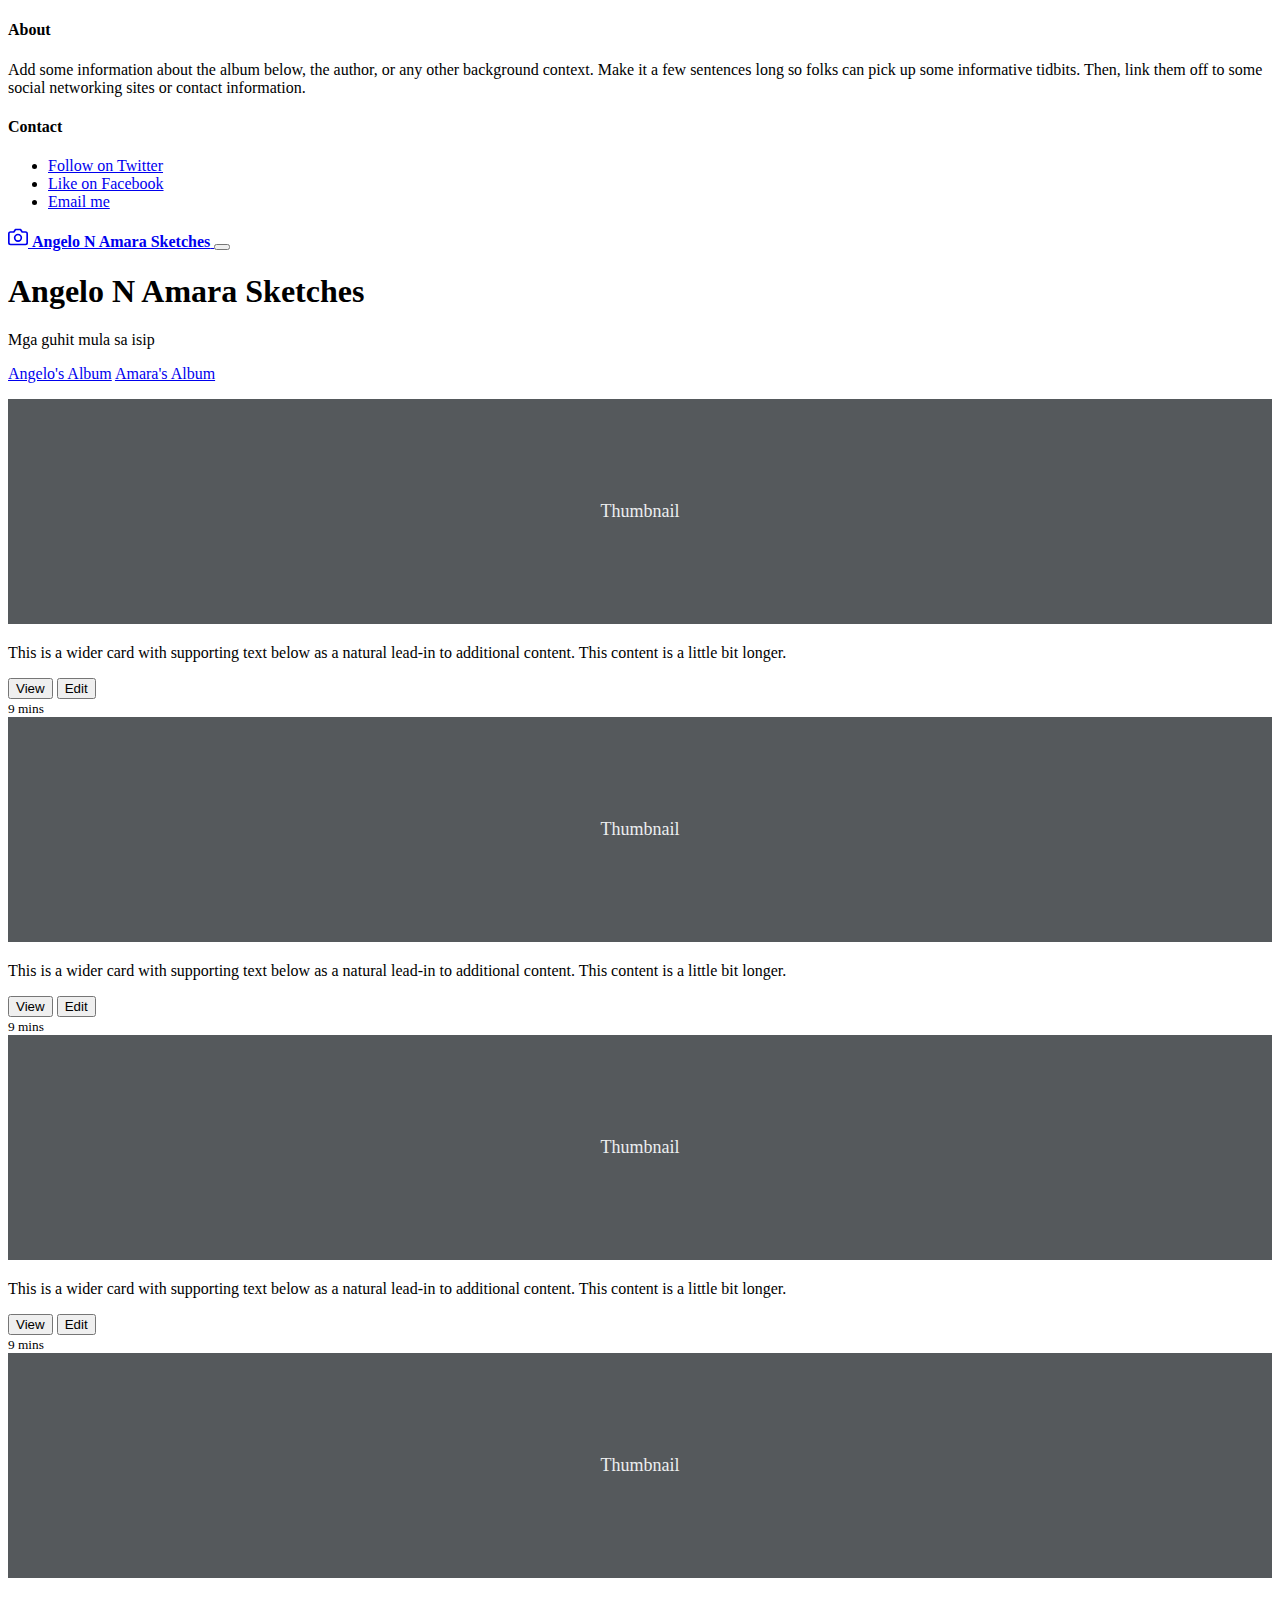
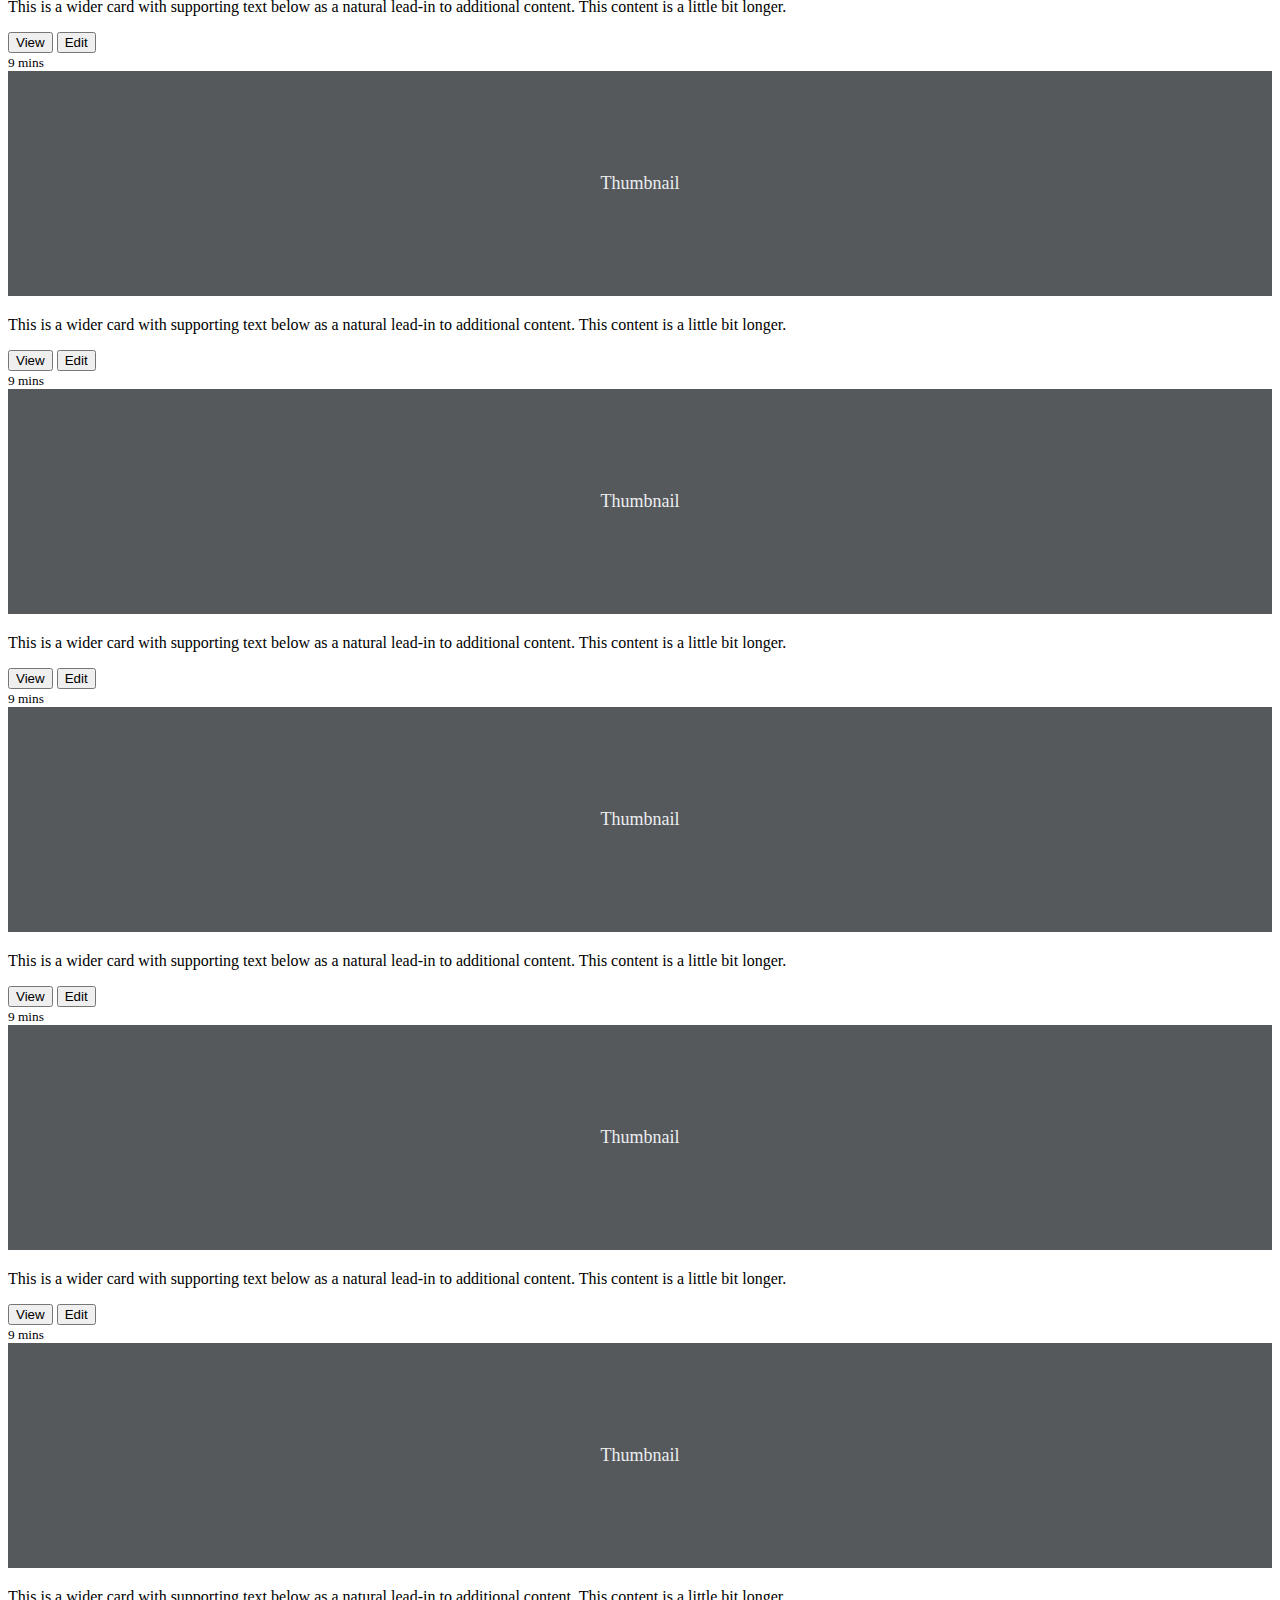
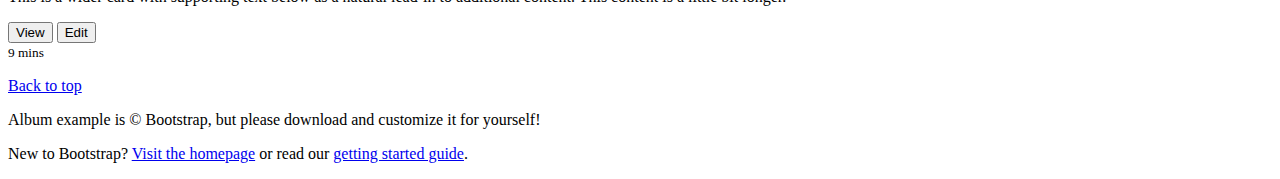
==== commit 0aeac0a4: "updated version" ====
--- a/index.html
+++ b/index.html
@@ -6,7 +6,10 @@
     <meta name="description" content="">
     <meta name="author" content="Mark Otto, Jacob Thornton, and Bootstrap contributors">
     <meta name="generator" content="Hugo 0.84.0">
-    <title>Album example · Bootstrap v5.0</title>
+    <title>Angelo & Amara Sketches · Bootstrap v5.0</title>
+    
+    <link href="https://cdn.jsdelivr.net/npm/bootstrap@5.0.2/dist/css/bootstrap.min.css" rel="stylesheet" integrity="sha384-EVSTQN3/azprG1Anm3QDgpJLIm9Nao0Yz1ztcQTwFspd3yD65VohhpuuCOmLASjC" crossorigin="anonymous">
+    <script src="https://cdn.jsdelivr.net/npm/bootstrap@5.0.2/dist/js/bootstrap.bundle.min.js" integrity="sha384-MrcW6ZMFYlzcLA8Nl+NtUVF0sA7MsXsP1UyJoMp4YLEuNSfAP+JcXn/tWtIaxVXM" crossorigin="anonymous"></script>
 
     <link rel="canonical" href="https://getbootstrap.com/docs/5.0/examples/album/">
 
@@ -58,7 +61,7 @@
     <div class="container">
       <a href="#" class="navbar-brand d-flex align-items-center">
         <svg xmlns="http://www.w3.org/2000/svg" width="20" height="20" fill="none" stroke="currentColor" stroke-linecap="round" stroke-linejoin="round" stroke-width="2" aria-hidden="true" class="me-2" viewBox="0 0 24 24"><path d="M23 19a2 2 0 0 1-2 2H3a2 2 0 0 1-2-2V8a2 2 0 0 1 2-2h4l2-3h6l2 3h4a2 2 0 0 1 2 2z"/><circle cx="12" cy="13" r="4"/></svg>
-        <strong>Album</strong>
+        <strong>Angelo N Amara Sketches</strong>
       </a>
       <button class="navbar-toggler" type="button" data-bs-toggle="collapse" data-bs-target="#navbarHeader" aria-controls="navbarHeader" aria-expanded="false" aria-label="Toggle navigation">
         <span class="navbar-toggler-icon"></span>
@@ -72,11 +75,11 @@
   <section class="py-5 text-center container">
     <div class="row py-lg-5">
       <div class="col-lg-6 col-md-8 mx-auto">
-        <h1 class="fw-light">Album example</h1>
-        <p class="lead text-muted">Something short and leading about the collection below—its contents, the creator, etc. Make it short and sweet, but not too short so folks don’t simply skip over it entirely.</p>
+        <h1 class="fw-light">Angelo N Amara Sketches</h1>
+        <p class="lead text-muted">Mga guhit mula sa isip</p>
         <p>
-          <a href="#" class="btn btn-primary my-2">Main call to action</a>
-          <a href="#" class="btn btn-secondary my-2">Secondary action</a>
+          <a href="#" class="btn btn-primary my-2">Angelo's Album</a>
+          <a href="#" class="btn btn-secondary my-2">Amara's Album</a>
         </p>
       </div>
     </div>
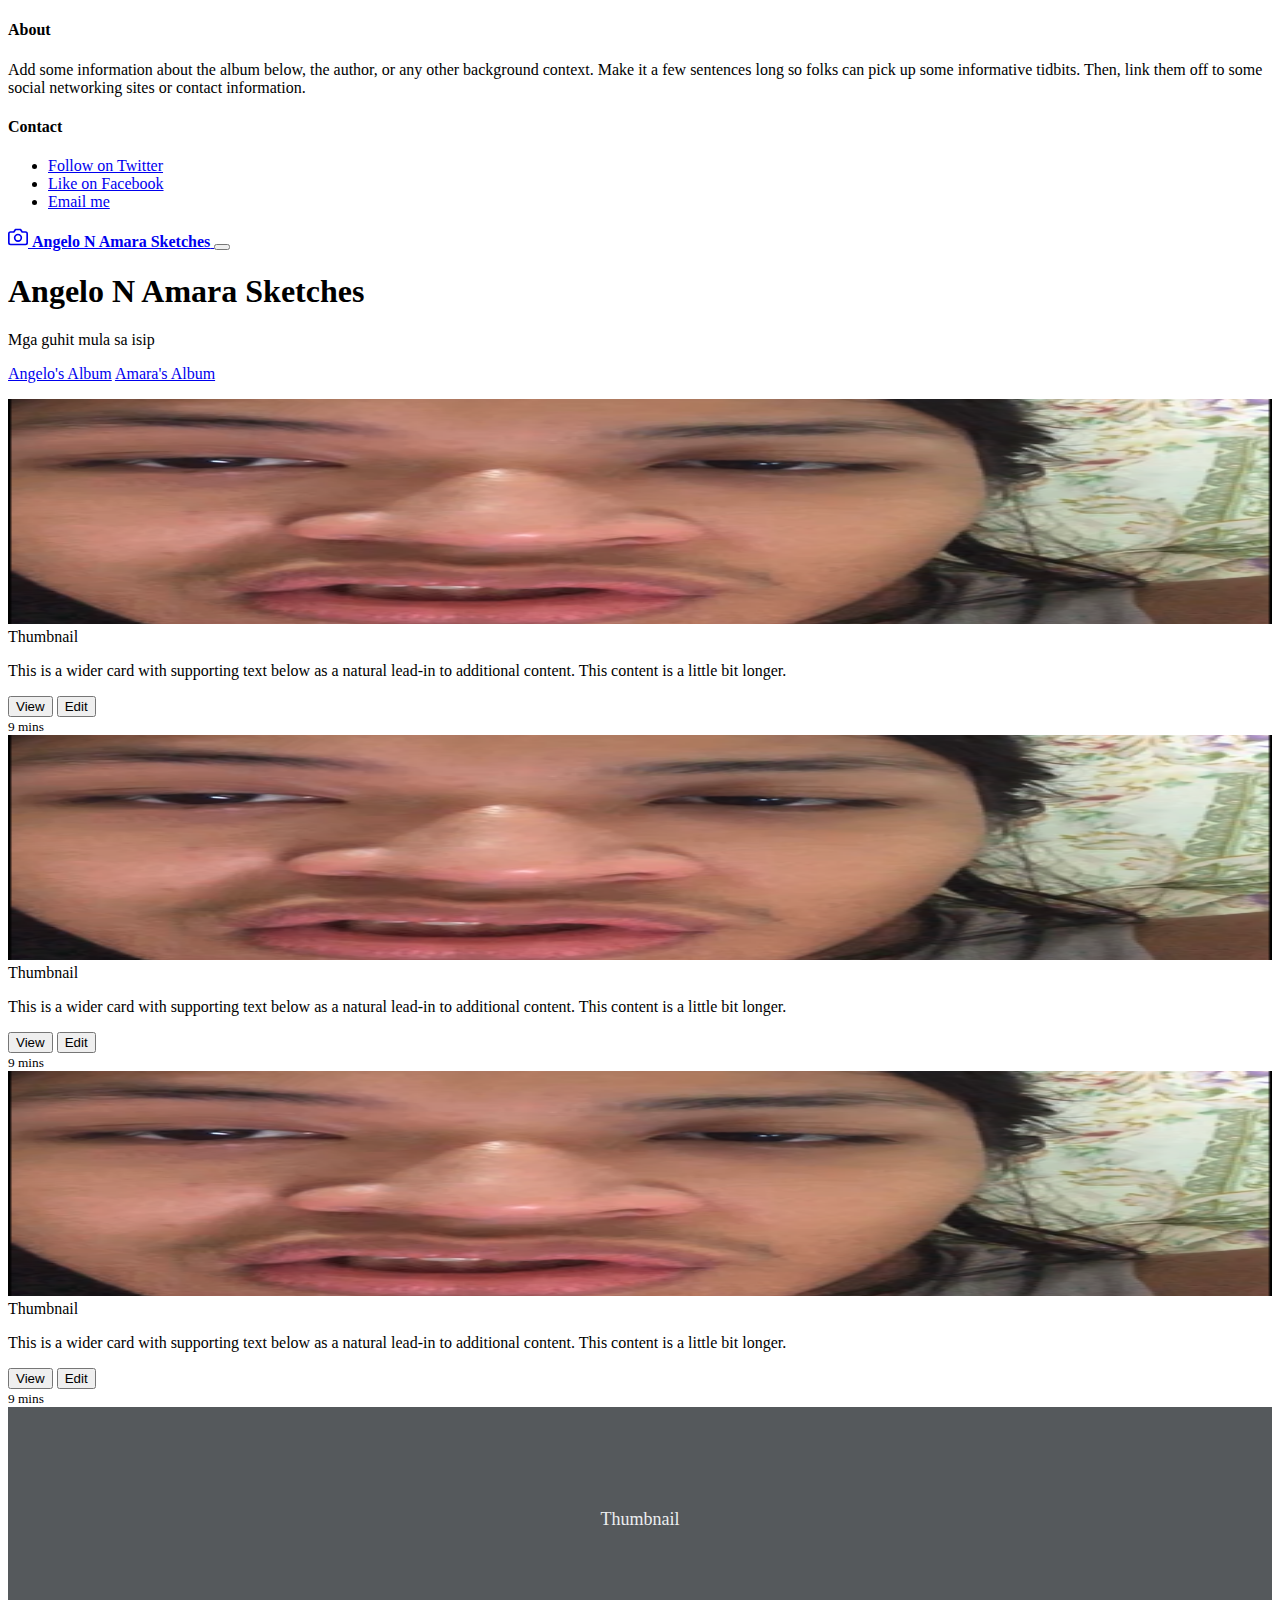
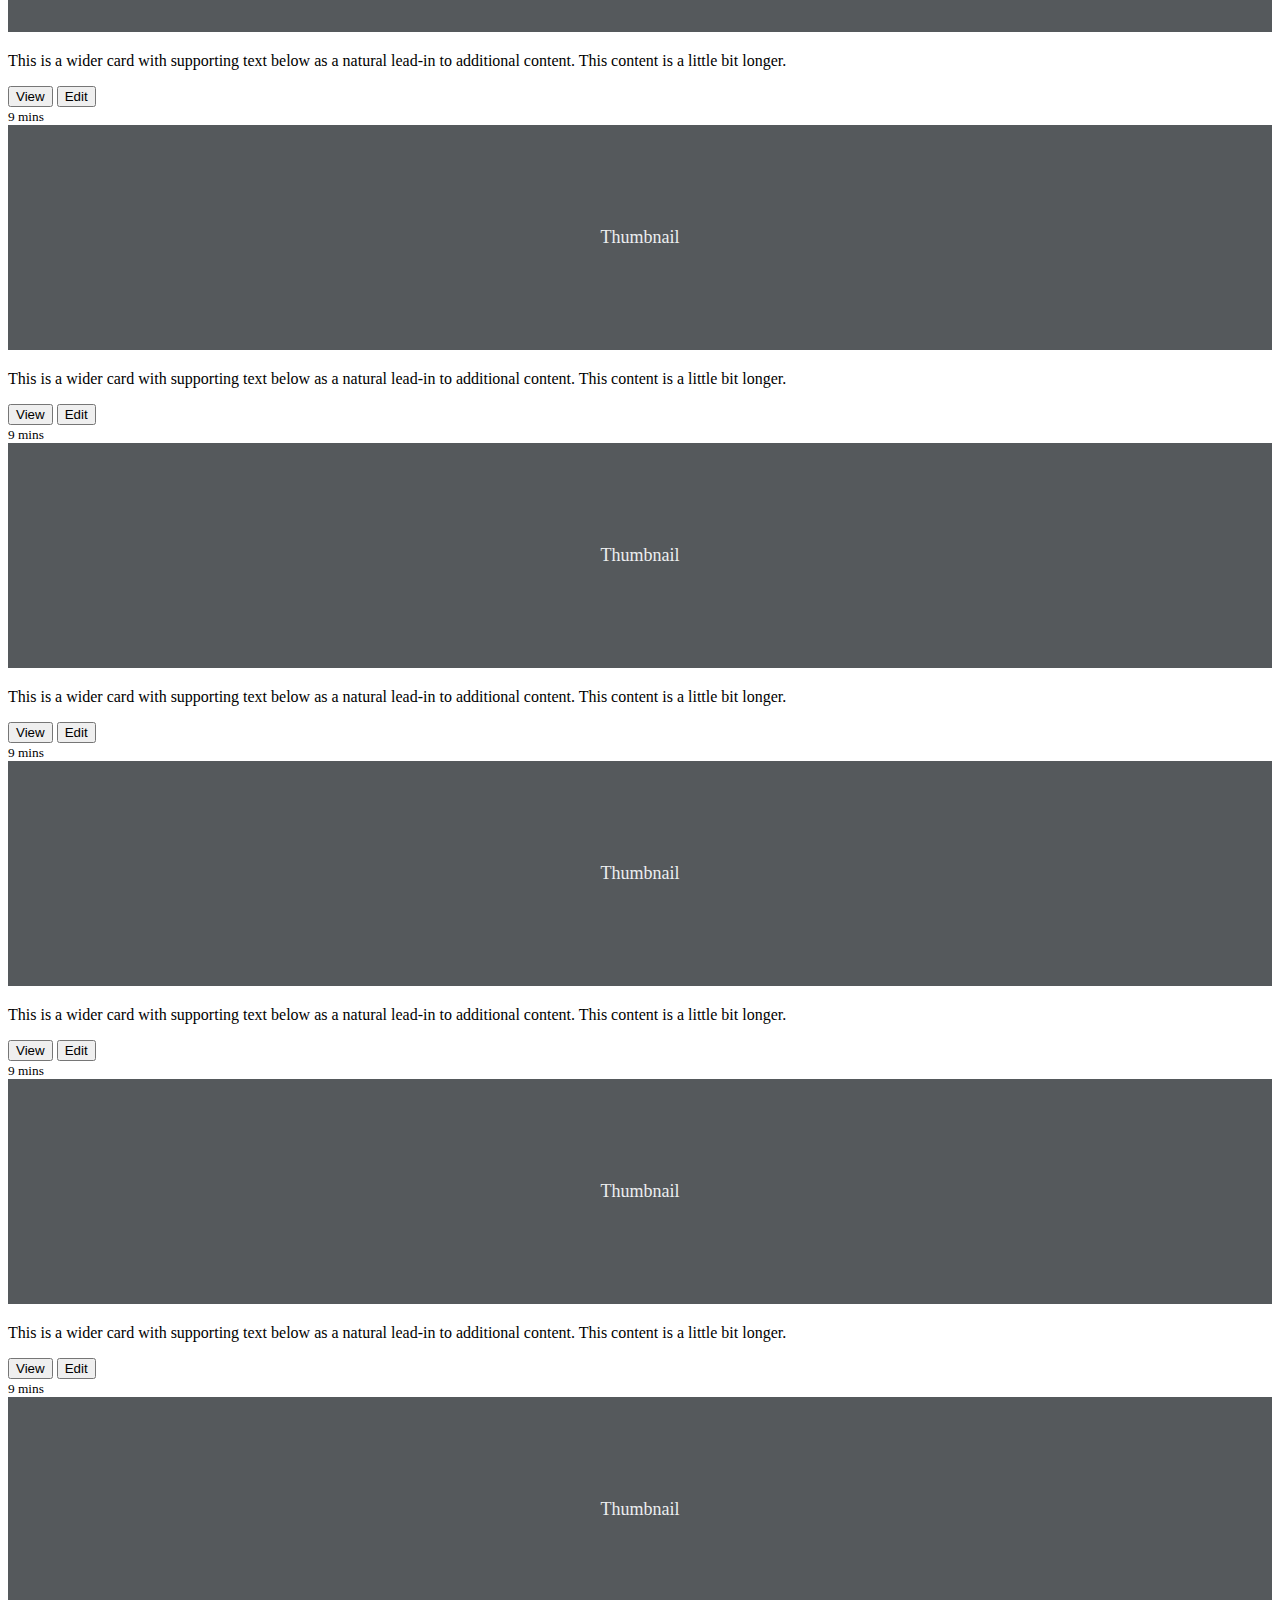
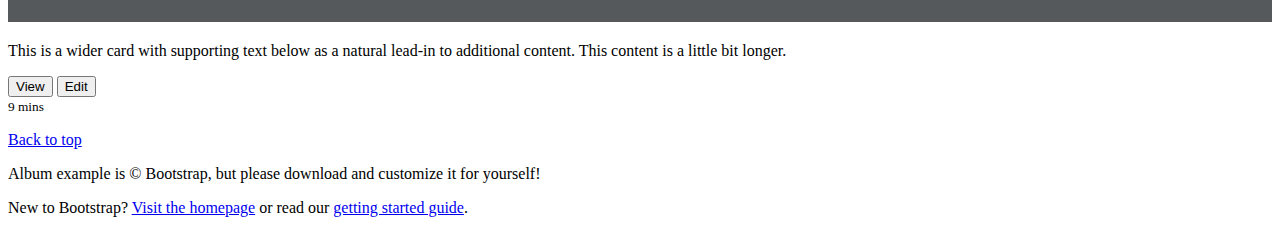
==== commit b7908f27: "updated version" ====
--- a/index.html
+++ b/index.html
@@ -91,39 +91,39 @@
       <div class="row row-cols-1 row-cols-sm-2 row-cols-md-3 g-3">
         <div class="col">
           <div class="card shadow-sm">
-            <svg class="bd-placeholder-img card-img-top" width="100%" height="225" xmlns="http://www.w3.org/2000/svg" role="img" aria-label="Placeholder: Thumbnail" preserveAspectRatio="xMidYMid slice" focusable="false"><title>Placeholder</title><rect width="100%" height="100%" fill="#55595c"/><text x="50%" y="50%" fill="#eceeef" dy=".3em">Thumbnail</text></svg>
-
-            <div class="card-body">
-              <p class="card-text">This is a wider card with supporting text below as a natural lead-in to additional content. This content is a little bit longer.</p>
-              <div class="d-flex justify-content-between align-items-center">
-                <div class="btn-group">
-                  <button type="button" class="btn btn-sm btn-outline-secondary">View</button>
-                  <button type="button" class="btn btn-sm btn-outline-secondary">Edit</button>
-                </div>
-                <small class="text-muted">9 mins</small>
-              </div>
-            </div>
-          </div>
-        </div>
-        <div class="col">
-          <div class="card shadow-sm">
-            <svg class="bd-placeholder-img card-img-top" width="100%" height="225" xmlns="http://www.w3.org/2000/svg" role="img" aria-label="Placeholder: Thumbnail" preserveAspectRatio="xMidYMid slice" focusable="false"><title>Placeholder</title><rect width="100%" height="100%" fill="#55595c"/><text x="50%" y="50%" fill="#eceeef" dy=".3em">Thumbnail</text></svg>
-
-            <div class="card-body">
-              <p class="card-text">This is a wider card with supporting text below as a natural lead-in to additional content. This content is a little bit longer.</p>
-              <div class="d-flex justify-content-between align-items-center">
-                <div class="btn-group">
-                  <button type="button" class="btn btn-sm btn-outline-secondary">View</button>
-                  <button type="button" class="btn btn-sm btn-outline-secondary">Edit</button>
-                </div>
-                <small class="text-muted">9 mins</small>
-              </div>
-            </div>
-          </div>
-        </div>
-        <div class="col">
-          <div class="card shadow-sm">
-            <svg class="bd-placeholder-img card-img-top" width="100%" height="225" xmlns="http://www.w3.org/2000/svg" role="img" aria-label="Placeholder: Thumbnail" preserveAspectRatio="xMidYMid slice" focusable="false"><title>Placeholder</title><rect width="100%" height="100%" fill="#55595c"/><text x="50%" y="50%" fill="#eceeef" dy=".3em">Thumbnail</text></svg>
+            <img src="images/gelo.PNG" svg class="bd-placeholder-img card-img-top" width="100%" height="225" xmlns="http://www.w3.org/2000/svg" role="img" aria-label="Placeholder: Thumbnail" preserveAspectRatio="xMidYMid slice" focusable="false"><title>Placeholder</title><rect width="100%" height="100%" fill="#55595c"/><text x="50%" y="50%" fill="#eceeef" dy=".3em">Thumbnail</text></svg>
+
+            <div class="card-body">
+              <p class="card-text">This is a wider card with supporting text below as a natural lead-in to additional content. This content is a little bit longer.</p>
+              <div class="d-flex justify-content-between align-items-center">
+                <div class="btn-group">
+                  <button type="button" class="btn btn-sm btn-outline-secondary">View</button>
+                  <button type="button" class="btn btn-sm btn-outline-secondary">Edit</button>
+                </div>
+                <small class="text-muted">9 mins</small>
+              </div>
+            </div>
+          </div>
+        </div>
+        <div class="col">
+          <div class="card shadow-sm">
+            <img src="images/gelo.PNG" svg class="bd-placeholder-img card-img-top" width="100%" height="225" xmlns="http://www.w3.org/2000/svg" role="img" aria-label="Placeholder: Thumbnail" preserveAspectRatio="xMidYMid slice" focusable="false"><title>Placeholder</title><rect width="100%" height="100%" fill="#55595c"/><text x="50%" y="50%" fill="#eceeef" dy=".3em">Thumbnail</text></svg>
+
+            <div class="card-body">
+              <p class="card-text">This is a wider card with supporting text below as a natural lead-in to additional content. This content is a little bit longer.</p>
+              <div class="d-flex justify-content-between align-items-center">
+                <div class="btn-group">
+                  <button type="button" class="btn btn-sm btn-outline-secondary">View</button>
+                  <button type="button" class="btn btn-sm btn-outline-secondary">Edit</button>
+                </div>
+                <small class="text-muted">9 mins</small>
+              </div>
+            </div>
+          </div>
+        </div>
+        <div class="col">
+          <div class="card shadow-sm">
+            <img src="images/gelo.PNG" svg class="bd-placeholder-img card-img-top" width="100%" height="225" xmlns="http://www.w3.org/2000/svg" role="img" aria-label="Placeholder: Thumbnail" preserveAspectRatio="xMidYMid slice" focusable="false"><title>Placeholder</title><rect width="100%" height="100%" fill="#55595c"/><text x="50%" y="50%" fill="#eceeef" dy=".3em">Thumbnail</text></svg>
 
             <div class="card-body">
               <p class="card-text">This is a wider card with supporting text below as a natural lead-in to additional content. This content is a little bit longer.</p>
